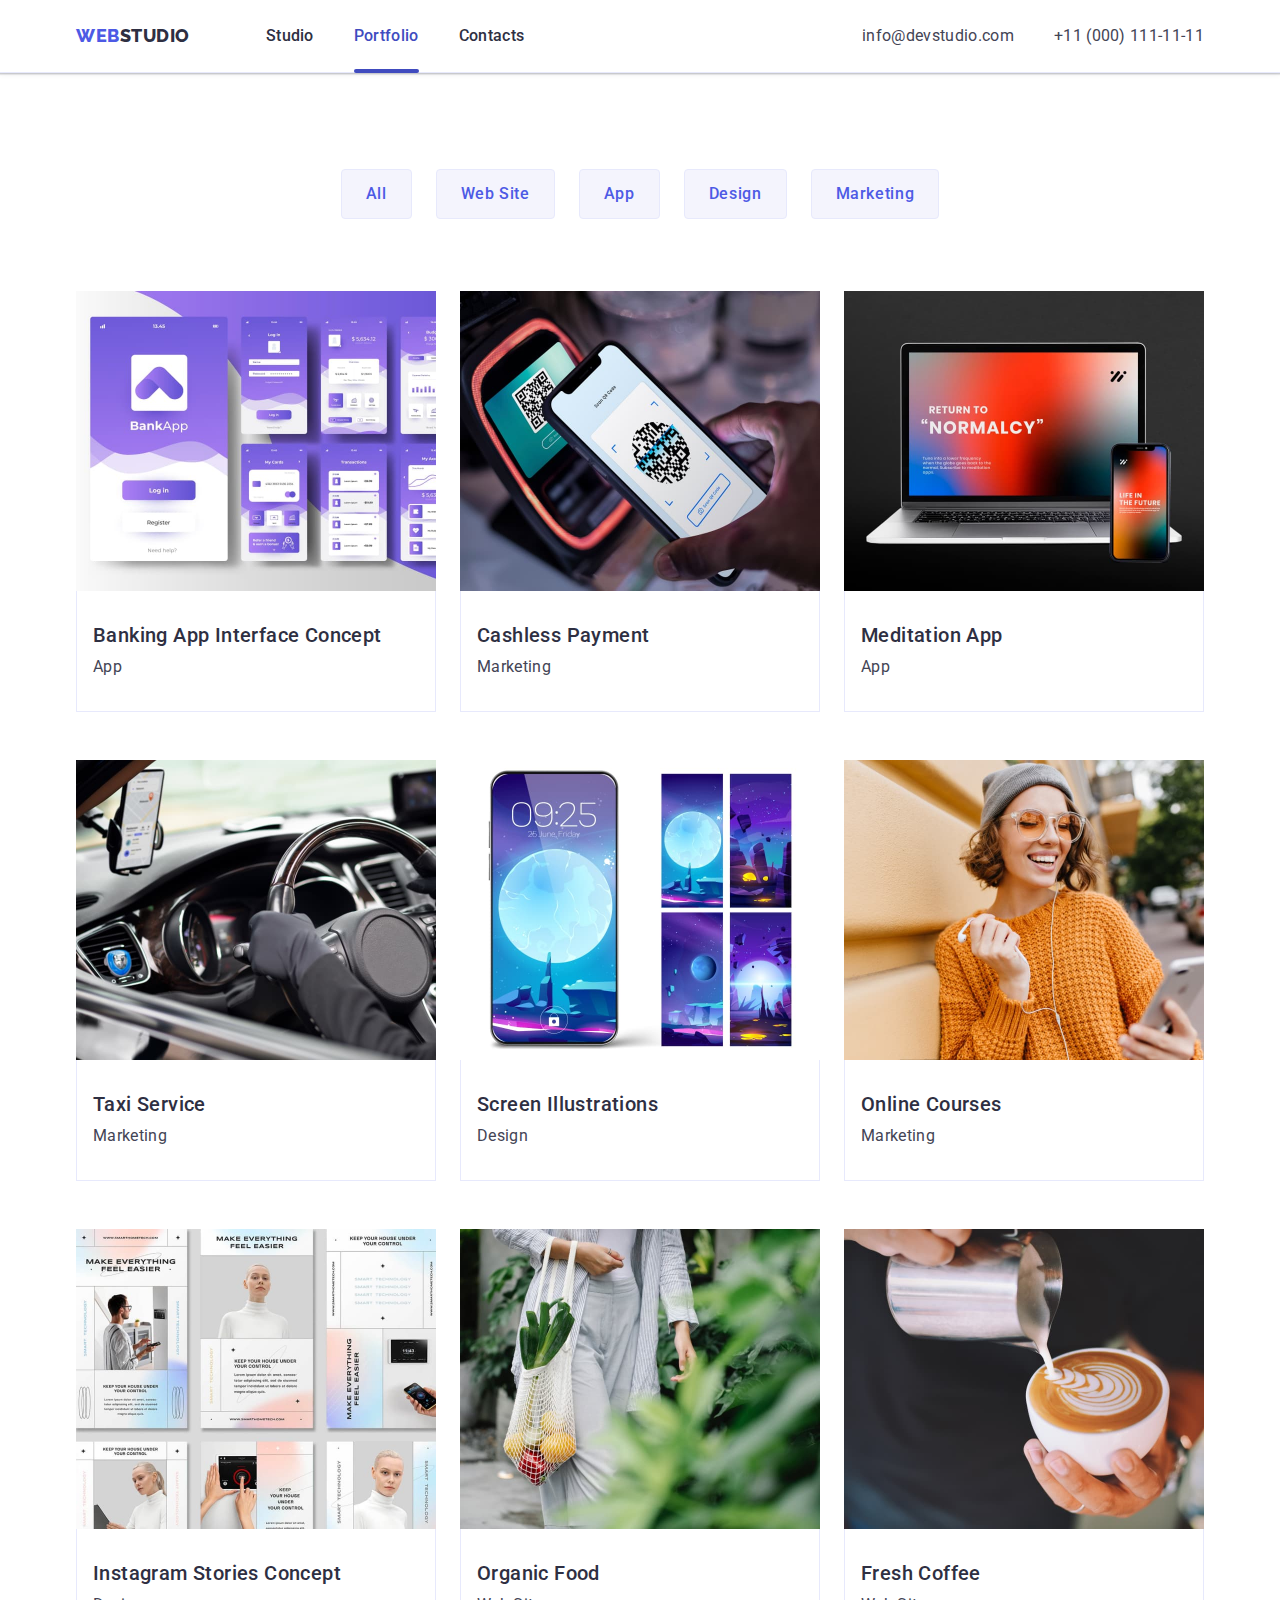
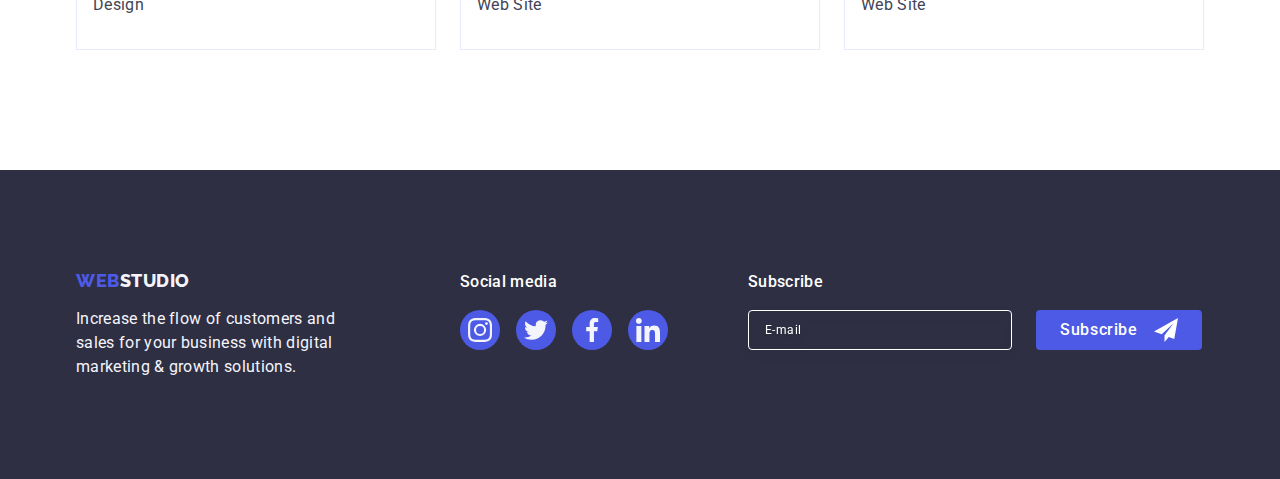
==== portfolio.html @ ae1ebe04 "Feat(New project) Added files" ====
<!DOCTYPE html>
<html lang="en">
  <head>
    <meta charset="UTF-8" />
    <meta name="viewport" content="width=device-width, initial-scale=1.0" />
    <link rel="preconnect" href="https://fonts.googleapis.com" />
    <link rel="preconnect" href="https://fonts.gstatic.com" crossorigin />
    <link
      href="https://fonts.googleapis.com/css2?family=Raleway:wght@800&family=Roboto:wght@400;500;700;900&display=swap"
      rel="stylesheet"
    />
    <link
      rel="stylesheet"
      href="https://cdnjs.cloudflare.com/ajax/libs/modern-normalize/2.0.0/modern-normalize.min.css"
    />
    <link rel="stylesheet" href="./css/styles.css" />
    <link rel="shortcut icon" href="./images/favicon.ico" />
    <title>Portfolio</title>
  </head>
  <body>
    <header class="header">
      <div class="header-container container">
        <nav class="header-nav">
          <a class="header-nav__logo-blue link" href="./index.html"
            >Web<span class="header-nav__logo-black">Studio</span></a
          >
          <ul class="header-nav__list list">
            <li class="header-nav__item">
              <a class="header-nav__link link" href="./index.html">Studio</a>
            </li>
            <li class="header-nav__item">
              <a class="header-nav__link link current" href="./portfolio.html"
                >Portfolio</a
              >
            </li>
            <li class="header-nav__item">
              <a class="header-nav__link link" href="">Contacts</a>
            </li>
          </ul>
        </nav>
        <address class="header-contacts">
          <ul class="header-contacts__list list">
            <li class="header-contacts__item">
              <a
                class="header-contacts__link link"
                href="mailto:info@devstudio.com"
                >info@devstudio.com</a
              >
            </li>
            <li class="header-contacts__item">
              <a class="header-contacts__link link" href="tel:+110001111111"
                >+11 (000) 111-11-11</a
              >
            </li>
          </ul>
        </address>
      </div>
    </header>

    <main>
      <section class="gallery">
        <div class="container">
          <h1 class="visually-hidden">Hidden</h1>

          <ul class="gallery-filter__list list">
            <li class="gallery-filter__item">
              <button class="gallery-filter__button" type="button">All</button>
            </li>
            <li class="gallery-filter__item">
              <button class="gallery-filter__button" type="button">
                Web Site
              </button>
            </li>
            <li class="gallery-filter__item">
              <button class="gallery-filter__button" type="button">App</button>
            </li>
            <li class="gallery-filter__item">
              <button class="gallery-filter__button" type="button">
                Design
              </button>
            </li>
            <li class="gallery-filter__item">
              <button class="gallery-filter__button" type="button">
                Marketing
              </button>
            </li>
          </ul>

          <ul class="gallery__list list">
            <li class="gallery__item">
              <a class="gallery__link link" tabindex="0">
                <div class="gallery__overley-wrapper">
                  <img
                    class="gallery__image"
                    src="./images/portfolio-01.jpg"
                    alt="Banking App Interface Concept"
                    width="360"
                  />
                  <p class="gallery__overley-text">
                    14 Stylish and User-Friendly App Design Concepts · Task
                    Manager App · Calorie Tracker App · Exotic Fruit Ecommerce
                    App · Cloud Storage App
                  </p>
                </div>
                <div class="gallery__wrapper">
                  <h2 class="gallery__title">Banking App Interface Concept</h2>
                  <p class="gallery__text">App</p>
                </div>
              </a>
            </li>
            <li class="gallery__item">
              <a class="gallery__link link" tabindex="0">
                <div class="gallery__overley-wrapper">
                  <img
                    class="gallery__image"
                    src="./images/portfolio-02.jpg"
                    alt="Cashless Payment"
                    width="360"
                  />
                  <p class="gallery__overley-text">
                    14 Stylish and User-Friendly App Design Concepts · Task
                    Manager App · Calorie Tracker App · Exotic Fruit Ecommerce
                    App · Cloud Storage App
                  </p>
                </div>
                <div class="gallery__wrapper">
                  <h2 class="gallery__title">Cashless Payment</h2>
                  <p class="gallery__text">Marketing</p>
                </div>
              </a>
            </li>
            <li class="gallery__item">
              <a class="gallery__link link" tabindex="0">
                <div class="gallery__overley-wrapper">
                  <img
                    class="gallery__image"
                    src="./images/portfolio-03.jpg"
                    alt="Meditation App"
                    width="360"
                  />
                  <p class="gallery__overley-text">
                    14 Stylish and User-Friendly App Design Concepts · Task
                    Manager App · Calorie Tracker App · Exotic Fruit Ecommerce
                    App · Cloud Storage App
                  </p>
                </div>
                <div class="gallery__wrapper">
                  <h2 class="gallery__title">Meditation App</h2>
                  <p class="gallery__text">App</p>
                </div>
              </a>
            </li>
            <li class="gallery__item">
              <a class="gallery__link link" tabindex="0">
                <div class="gallery__overley-wrapper">
                  <img
                    class="gallery__image"
                    src="./images/portfolio-04.jpg"
                    alt="Taxi Service"
                    width="360"
                  />
                  <p class="gallery__overley-text">
                    14 Stylish and User-Friendly App Design Concepts · Task
                    Manager App · Calorie Tracker App · Exotic Fruit Ecommerce
                    App · Cloud Storage App
                  </p>
                </div>
                <div class="gallery__wrapper">
                  <h2 class="gallery__title">Taxi Service</h2>
                  <p class="gallery__text">Marketing</p>
                </div>
              </a>
            </li>
            <li class="gallery__item">
              <a class="gallery__link link" tabindex="0">
                <div class="gallery__overley-wrapper">
                  <img
                    class="gallery__image"
                    src="./images/portfolio-05.jpg"
                    alt="Screen Illustrations"
                    width="360"
                  />
                  <p class="gallery__overley-text">
                    14 Stylish and User-Friendly App Design Concepts · Task
                    Manager App · Calorie Tracker App · Exotic Fruit Ecommerce
                    App · Cloud Storage App
                  </p>
                </div>
                <div class="gallery__wrapper">
                  <h2 class="gallery__title">Screen Illustrations</h2>
                  <p class="gallery__text">Design</p>
                </div>
              </a>
            </li>
            <li class="gallery__item">
              <a class="gallery__link link" tabindex="0">
                <div class="gallery__overley-wrapper">
                  <img
                    class="gallery__image"
                    src="./images/portfolio-06.jpg"
                    alt="Online Courses"
                    width="360"
                  />
                  <p class="gallery__overley-text">
                    14 Stylish and User-Friendly App Design Concepts · Task
                    Manager App · Calorie Tracker App · Exotic Fruit Ecommerce
                    App · Cloud Storage App
                  </p>
                </div>
                <div class="gallery__wrapper">
                  <h2 class="gallery__title">Online Courses</h2>
                  <p class="gallery__text">Marketing</p>
                </div>
              </a>
            </li>
            <li class="gallery__item">
              <a class="gallery__link link" tabindex="0">
                <div class="gallery__overley-wrapper">
                  <img
                    class="gallery__image"
                    src="./images/portfolio-07.jpg"
                    alt="Instagram Stories Concept"
                    width="360"
                  />
                  <p class="gallery__overley-text">
                    14 Stylish and User-Friendly App Design Concepts · Task
                    Manager App · Calorie Tracker App · Exotic Fruit Ecommerce
                    App · Cloud Storage App
                  </p>
                </div>
                <div class="gallery__wrapper">
                  <h2 class="gallery__title">Instagram Stories Concept</h2>
                  <p class="gallery__text">Design</p>
                </div>
              </a>
            </li>
            <li class="gallery__item">
              <a class="gallery__link link" tabindex="0">
                <div class="gallery__overley-wrapper">
                  <img
                    class="gallery__image"
                    src="./images/portfolio-08.jpg"
                    alt="Organic Food"
                    width="360"
                  />
                  <p class="gallery__overley-text">
                    14 Stylish and User-Friendly App Design Concepts · Task
                    Manager App · Calorie Tracker App · Exotic Fruit Ecommerce
                    App · Cloud Storage App
                  </p>
                </div>
                <div class="gallery__wrapper">
                  <h2 class="gallery__title">Organic Food</h2>
                  <p class="gallery__text">Web Site</p>
                </div>
              </a>
            </li>
            <li class="gallery__item">
              <a class="gallery__link link" tabindex="0">
                <div class="gallery__overley-wrapper">
                  <img
                    class="gallery__image"
                    src="./images/portfolio-09.jpg"
                    alt="Fresh Coffee"
                    width="360"
                  />
                  <p class="gallery__overley-text">
                    14 Stylish and User-Friendly App Design Concepts · Task
                    Manager App · Calorie Tracker App · Exotic Fruit Ecommerce
                    App · Cloud Storage App
                  </p>
                </div>
                <div class="gallery__wrapper">
                  <h2 class="gallery__title">Fresh Coffee</h2>
                  <p class="gallery__text">Web Site</p>
                </div>
              </a>
            </li>
          </ul>
        </div>
      </section>
    </main>

    <footer class="footer">
      <div class="footer-container container">
        <div class="footer__logo-wrapper">
          <a class="footer__logo-blue link" href="./index.html"
            >Web<span class="footer__logo-white">Studio</span></a
          >
          <p class="footer__text">
            Increase the flow of customers and sales for your business with
            digital marketing & growth solutions.
          </p>
        </div>

        <div class="footer__icon-wrapper">
          <p class="footer__icon-text">Social media</p>
          <ul class="footer__icon-list">
            <li class="footer__icon-item">
              <a href="" class="footer__icon-link">
                <svg
                  class="footer__icon"
                  aria-label="icon-instagram"
                  width="24"
                  height="24"
                >
                  <use href="./images/icons.svg#icon-instagram"></use>
                </svg>
              </a>
            </li>
            <li class="footer__icon-item">
              <a href="" class="footer__icon-link">
                <svg
                  class="footer__icon"
                  aria-label="icon-twitter"
                  width="24"
                  height="24"
                >
                  <use href="./images/icons.svg#icon-twitter"></use>
                </svg>
              </a>
            </li>
            <li class="footer__icon-item">
              <a href="" class="footer__icon-link">
                <svg
                  class="footer__icon"
                  aria-label="icon-facebook"
                  width="24"
                  height="24"
                >
                  <use href="./images/icons.svg#icon-facebook"></use>
                </svg>
              </a>
            </li>
            <li class="footer__icon-item">
              <a href="" class="footer__icon-link">
                <svg
                  class="footer__icon"
                  aria-label="icon-linkedin"
                  width="24"
                  height="24"
                >
                  <use href="./images/icons.svg#icon-linkedin"></use>
                </svg>
              </a>
            </li>
          </ul>
        </div>

        <div class="footer__subscribe-wrapper">
          <p class="footer__subscribe-text">Subscribe</p>
          <form class="footer__subscribe-form">
            <label class="footer__subscribe-label">
              <input
                class="footer__subscribe-input"
                type="email"
                name="email-field"
                placeholder="E-mail"
              />
            </label>
            <button
              type="submit"
              name="email-subscribe-button"
              class="footer__subscribe-button"
            >
              Subscribe
              <svg
                class="footer__subscribe-icon"
                aria-label="icon-send"
                width="24"
                height="24"
              >
                <use href="./images/icons.svg#icon-send"></use>
              </svg>
            </button>
          </form>
        </div>
      </div>
    </footer>
  </body>
</html>
---- css/styles.css ----
:root {
  --color-iris: #4d5ae5;
  --color-ocean: #404bbf;
  --color-navy-blue: #2e2f42;
  --color-green: #31d0aa;
  --color-slate: #434455;
  --color-light-slate: #8e8f99;
  --color-cornflower: #e7e9fc;
  --color-cloud: #f4f4fd;
  --color-navy-blue-modal: #2e2f42;
  --color-grey: #2e2f42;
  --color-white: #ffffff;
  --color-dairy: #fcfcfc;
}

*,
*::before,
*::after {
  box-sizing: border-box;
}

body {
  font-family: 'Roboto', sans-serif;
  color: var(--color-slate);
  background-color: var(--color-white);
  font-size: 16px;
  letter-spacing: 0.02em;
}

.list {
  list-style: none;
}

.link {
  text-decoration: none;
}

h1,
h2,
h3,
h4,
h5,
h6,
p,
ul {
  margin: 0;
  padding: 0;
}

input,
textarea,
button {
  font: inherit;
}

button {
  cursor: pointer;
  color: currentColor;
}

ul {
  list-style: none;
}

a {
  text-decoration: none;
  outline: none;
}

img {
  display: block;
  max-width: 100%;
  height: auto;
}

.visually-hidden {
  position: absolute;
  width: 1px;
  height: 1px;
  margin: -1px;
  border: 0;
  padding: 0;
  white-space: nowrap;
  clip-path: inset(100%);
  clip: rect(0 0 0 0);
  overflow: hidden;
}

.container {
  width: 1158px;
  margin: 0 auto;
  padding: 0 15px;
}

/* Page Studio */

.header {
  border-bottom: 1px solid var(--color-cornflower);
  box-shadow: 0px 2px 1px rgba(46, 47, 66, 0.08),
    0px 1px 1px rgba(46, 47, 66, 0.16), 0px 1px 6px rgba(46, 47, 66, 0.08);
}

.header-container {
  display: flex;
  align-items: center;
}

.header-nav {
  display: flex;
  align-items: center;
}

.header-nav__logo-blue {
  color: var(--color-iris);
  font-family: 'Raleway', sans-serif;
  font-weight: 800;
  font-size: 18px;
  line-height: 1.17;
  letter-spacing: 0.03em;
  text-transform: uppercase;
  display: inline-block;
  margin-right: 76px;
}

.header-nav__logo-black {
  color: var(--color-navy-blue);
}

.header-nav__list {
  display: flex;
  gap: 40px;
}

.header-nav__link {
  color: var(--color-navy-blue);
  font-weight: 500;
  font-size: 16px;
  line-height: 1.5;
  padding-top: 24px;
  padding-bottom: 24px;
  position: relative;
  display: block;
  transition: color 250ms cubic-bezier(0.4, 0, 0.2, 1);
}

.header-nav__link:hover,
.header-nav__link:focus {
  color: var(--color-ocean);
}

.header-nav__link.current {
  color: var(--color-ocean);
}

.header-nav__link.current::after {
  content: '';
  display: block;
  width: 100%;
  height: 4px;
  border-radius: 2px;
  background-color: var(--color-ocean);
  position: absolute;
  bottom: -1px;
  left: 0;
}

.header-contacts {
  font-style: normal;
  margin-left: auto;
}

.header-contacts__list {
  display: flex;
  gap: 40px;
}

.header-contacts__link {
  color: var(--color-slate);
  font-weight: 400;
  font-size: 16px;
  line-height: 1.5;
  display: inline-block;
  padding-top: 24px;
  padding-bottom: 24px;
  transition: color 250ms cubic-bezier(0.4, 0, 0.2, 1);
}

.header-contacts__link:hover,
.header-contacts__link:focus {
  color: var(--color-ocean);
}

.hero {
  background-color: var(--color-navy-blue);
  padding: 188px 0;
}

.hero__bg-image {
  margin: 0 auto;
  max-width: 1440px;
  background-position: center;
  background-repeat: no-repeat;
  background-size: cover;
  background-image: linear-gradient(
      rgba(46, 47, 66, 0.7),
      rgba(46, 47, 66, 0.7)
    ),
    url('../images/img-name.jpg');
}

.hero__title {
  color: var(--color-white);
  font-weight: 700;
  font-size: 56px;
  line-height: 1.07;
  letter-spacing: 0.02em;
  text-align: center;
  max-width: 496px;
  text-align: center;
  margin: 0 auto 48px;
}

.hero__button {
  color: var(--color-white);
  background-color: var(--color-iris);
  font-family: 'Roboto', sans-serif;
  font-weight: 500;
  font-size: 16px;
  line-height: 1.5;
  letter-spacing: 0.04em;
  cursor: pointer;
  border-radius: 4px;
  padding: 16px 32px 16px 32px;
  border: none;
  box-shadow: 0px 4px 4px 0px rgba(0, 0, 0, 0.15);
  display: block;
  margin: 0 auto;
  min-width: 169px;
  transition: background-color 250ms cubic-bezier(0.4, 0, 0.2, 1);
}

.hero__button:hover,
.hero__button:focus {
  background-color: var(--color-ocean);
}

.company {
  padding: 120px 0;
}

.company__list {
  display: flex;
  gap: 24px;
}

.company__item {
  width: 264px;
}

.company__wrapper {
  display: flex;
  align-items: center;
  justify-content: center;
  height: 112px;
  border-radius: 4px;
  background-color: var(--color-cloud);
  margin-bottom: 8px;
}

.company__title {
  color: var(--color-navy-blue);
  font-weight: 500;
  font-size: 20px;
  line-height: 1.2;
  letter-spacing: 0.02em;
  margin-bottom: 8px;
}

.company__text {
  color: var(--color-slate);
  font-weight: 400;
  font-size: 16px;
  line-height: 1.5;
}

.works {
  padding-bottom: 120px;
}

.works__title {
  color: var(--color-navy-blue);
  font-weight: 700;
  font-size: 36px;
  line-height: 1.11;
  text-align: center;
  text-transform: capitalize;
  margin-bottom: 72px;
}

.works__list {
  display: flex;
  gap: 24px;
}

.team {
  background-color: var(--color-cloud);
  padding: 120px 0;
}

.team__title {
  color: var(--color-navy-blue);
  font-weight: 700;
  font-size: 36px;
  line-height: 1.11;
  text-align: center;
  letter-spacing: 0.02em;
  text-transform: capitalize;
  margin-bottom: 72px;
}

.team__list {
  background-color: var(--color-cloud);
  display: flex;
  gap: 24px;
}

.team__item {
  background-color: var(--color-white);
  box-shadow: 0px 2px 1px 0px rgba(46, 47, 66, 0.08),
    0px 1px 1px 0px rgba(46, 47, 66, 0.16),
    0px 1px 6px 0px rgba(46, 47, 66, 0.08);
  border-radius: 0px 0px 4px 4px;
}

.team__wrapper {
  padding: 32px 0;
}

.team__specialist {
  color: var(--color-navy-blue);
  font-weight: 500;
  font-size: 20px;
  line-height: 1.2;
  letter-spacing: 0.02em;
  text-align: center;
  margin-bottom: 8px;
}

.team__job-title {
  color: var(--color-slate);
  font-weight: 400;
  font-size: 16px;
  line-height: 1.5;
  text-align: center;
  margin-bottom: 8px;
}

.team__list-icons {
  display: flex;
  align-items: center;
  justify-content: center;
  gap: 24px;
}

.team__item-icon {
  width: 40px;
  height: 40px;
}

.team__link-icon {
  display: flex;
  align-items: center;
  justify-content: center;
  width: 100%;
  height: 100%;
  background-color: var(--color-iris);
  border-radius: 50%;
  transition: background-color 250ms cubic-bezier(0.4, 0, 0.2, 1);
}

.team__link-icon:hover,
.team__link-icon:focus {
  background-color: var(--color-ocean);
}

.team__icon {
  fill: var(--color-cloud);
}

.customers {
  padding: 120px 0;
}

.customers__title {
  color: var(--color-navy-blue);
  font-weight: 700;
  font-size: 36px;
  line-height: 1.11;
  text-align: center;
  letter-spacing: 0.02em;
  margin-bottom: 72px;
}

.customers__list {
  display: flex;
  align-items: center;
  justify-content: center;
  gap: 24px;
}

.customers__item {
  width: 168px;
  height: 88px;
}

.customers__link {
  display: flex;
  justify-content: center;
  align-items: center;
  width: 100%;
  height: 100%;
  color: var(--color-light-slate);
  border-radius: 4px;
  border: 1px solid var(--color-light-slate);
  transition: border-color 250ms cubic-bezier(0.4, 0, 0.2, 1),
    color 250ms cubic-bezier(0.4, 0, 0.2, 1);
  fill: currentColor;
}

.customers__link:hover,
.customers__link:focus {
  color: var(--color-ocean);
  border-color: var(--color-ocean);
  fill: var(--color-ocean);
}

.footer {
  background-color: var(--color-navy-blue);
  padding: 100px 0;
}

.footer-container {
  display: flex;
  align-items: baseline;
}

.footer__logo-wrapper {
  width: 264px;
  margin-right: 120px;
}

.footer__logo-blue {
  color: var(--color-iris);
  font-family: 'Raleway', sans-serif;
  font-weight: 800;
  font-size: 18px;
  line-height: 1.17;
  letter-spacing: 0.03em;
  text-transform: uppercase;
  display: inline-block;
  margin-bottom: 16px;
}

.footer__logo-white {
  color: var(--color-cloud);
}

.footer__text {
  color: var(--color-cloud);
  font-weight: 400;
  font-size: 16px;
  line-height: 1.5;
  width: 264px;
}

.footer__icon-text {
  font-weight: 500;
  font-size: 16px;
  line-height: 1.5;
  color: var(--color-white);
  margin-bottom: 16px;
}

.footer__icon-list {
  display: flex;
  align-items: center;
  justify-content: start;
  gap: 16px;
}

.footer__icon-item {
  width: 40px;
  height: 40px;
}

.footer__icon-link {
  display: flex;
  align-items: center;
  justify-content: center;
  border-radius: 50%;
  width: 100%;
  height: 100%;
  background-color: var(--color-iris);
  transition: background-color 250ms cubic-bezier(0.4, 0, 0.2, 1);
}

.footer__icon {
  fill: var(--color-cloud);
}

.footer__icon-link:hover,
.footer__icon-link:focus {
  background-color: var(--color-green);
}

.footer__subscribe-wrapper {
  margin-left: 80px;
}

.footer__subscribe-text {
  font-weight: 500;
  font-size: 16px;
  line-height: 1.5;
  color: var(--color-white);
  margin-bottom: 16px;
}

.footer__subscribe-form {
  display: flex;
  gap: 24px;
}

.footer__subscribe-label {
}

.footer__subscribe-input {
  font-weight: 400;
  font-size: 12px;
  line-height: 1.5;
  letter-spacing: 0.04em;
  color: var(--color-white);
  background-color: transparent;
  min-width: 264px;
  min-height: 40px;
  flex-shrink: 0;
  padding-left: 16px;
  border-radius: 4px;
  border: 1px solid var(--color-white);
  filter: drop-shadow(0px 4px 4px rgba(0, 0, 0, 0.15));
  outline: none;
}

.footer__subscribe-input::placeholder {
  color: var(--color-white);
}

.footer__subscribe-button {
  font-family: 'Roboto', sans-serif;
  font-weight: 500;
  font-size: 16px;
  line-height: 1.5;
  letter-spacing: 0.04em;
  color: var(--color-white);
  background-color: var(--color-iris);
  display: flex;
  align-items: center;
  justify-content: center;
  text-align: center;
  height: 40px;
  min-width: 165px;
  padding: 8px 24px;
  border: none;
  border-radius: 4px;
  cursor: pointer;
  transition: background-color 250ms cubic-bezier(0.4, 0, 0.2, 1);
}

.footer__subscribe-button:hover,
.footer__subscribe-button:focus {
  background-color: var(--color-ocean);
}

.footer__subscribe-icon {
  fill: var(--color-white);
  margin-left: 16px;
}

/* Page Portfolio */

.gallery {
  padding: 96px 0 120px;
}

.gallery-filter__list {
  display: flex;
  justify-content: center;
  gap: 24px;
  margin-bottom: 72px;
}

.gallery-filter__button {
  color: var(--color-iris);
  background-color: var(--color-cloud);
  font-family: 'Roboto', sans-serif;
  font-weight: 500;
  font-size: 16px;
  line-height: 1.5;
  letter-spacing: 0.04em;
  cursor: pointer;
  border: 1px solid var(--color-cornflower);
  border-radius: 4px;
  padding: 12px 24px 12px 24px;
  transition: color 250ms cubic-bezier(0.4, 0, 0.2, 1),
    background-color 250ms cubic-bezier(0.4, 0, 0.2, 1),
    border-color 250ms cubic-bezier(0.4, 0, 0.2, 1),
    box-shadow 250ms cubic-bezier(0.4, 0, 0.2, 1);
}

.gallery-filter__button:hover,
.gallery-filter__button:focus {
  color: var(--color-white);
  background-color: var(--color-ocean);
  box-shadow: 0px 2px 2px 0px rgba(0, 0, 0, 0.12),
    0px 2px 1px 0px rgba(0, 0, 0, 0.08), 0px 3px 1px 0px rgba(0, 0, 0, 0.1);
  border: 1px solid transparent;
}

.gallery__list {
  display: flex;
  flex-wrap: wrap;
  gap: 48px 24px;
}

.gallery__link {
  cursor: pointer;
  display: block;
  transition: box-shadow 250ms cubic-bezier(0.4, 0, 0.2, 1);
}

.gallery__link:hover,
.gallery__link:focus {
  box-shadow: 0px 1px 6px rgba(46, 47, 66, 0.08),
    0px 1px 1px rgba(46, 47, 66, 0.16), 0px 2px 1px rgba(46, 47, 66, 0.08);
}

.gallery__link:hover .gallery__overley-text,
.gallery__link:focus .gallery__overley-text {
  transform: translateY(0);
}

.gallery__overley-wrapper {
  position: relative;
  overflow: hidden;
}

.gallery__overley-text {
  position: absolute;
  top: 0;
  left: 0;
  font-weight: 400;
  font-size: 16px;
  line-height: 1.5;
  padding: 40px 32px;
  width: 100%;
  height: 100%;
  transform: translateY(100%);
  background-color: var(--color-iris);
  transition: transform 250ms cubic-bezier(0.4, 0, 0.2, 1);
  color: var(--color-cloud);
}

.gallery__wrapper {
  border: 1px solid var(--color-cornflower);
  border-top: none;
  padding: 32px 16px;
}

.gallery__title {
  color: var(--color-navy-blue);
  font-weight: 500;
  font-size: 20px;
  line-height: 1.2;
  letter-spacing: 0.02em;
  margin-bottom: 8px;
}

.gallery__text {
  color: var(--color-slate);
  font-weight: 400;
  font-size: 16px;
  line-height: 1.5;
  letter-spacing: 0.02em;
}

/* Modal Window */

.backdrop {
  position: fixed;
  top: 0;
  left: 0;
  width: 100%;
  height: 100%;
  background-color: rgba(46, 47, 66, 0.4);
  transition: opacity 250ms cubic-bezier(0.4, 0, 0.2, 1),
    visibility 250ms cubic-bezier(0.4, 0, 0.2, 1);
}

.backdrop.is-hidden {
  opacity: 0;
  pointer-events: none;
  visibility: hidden;
}

.modal {
  position: absolute;
  top: 50%;
  left: 50%;
  transform: translateX(-50%) translateY(-50%);
  width: 408px;
  min-height: 584px;
  border-radius: 4px;
  box-shadow: 0px 2px 1px 0px rgba(0, 0, 0, 0.2),
    0px 1px 3px 0px rgba(0, 0, 0, 0.12), 0px 1px 1px 0px rgba(0, 0, 0, 0.14);
  background-color: var(--color-dairy);
  transition: transform 250ms cubic-bezier(0.4, 0, 0.2, 1);

  padding: 72px 24px 24px 24px;
}

.modal__button-close {
  padding: 0;
  position: absolute;
  top: 24px;
  right: 24px;
  display: flex;
  justify-content: center;
  align-items: center;
  width: 24px;
  height: 24px;
  border-radius: 50%;
  border: 1px solid rgba(0, 0, 0, 0.1);
  background-color: var(--color-cornflower);
  transition: background-color 250ms cubic-bezier(0.4, 0, 0.2, 1),
    border 250ms cubic-bezier(0.4, 0, 0.2, 1);
}

.modal__button-close:hover,
.modal__button-close:focus {
  background-color: var(--color-ocean);
  border: none;
  fill: var(--color-white);
}

.modal__icon-close {
  fill: var(--color-navy-blue);
  transition: fill 250ms cubic-bezier(0.4, 0, 0.2, 1);
}

.modal__button-close:hover .modal__icon-close,
.modal__button-close:focus .modal__icon-close {
  fill: var(--color-white);
}

.modal__title {
  color: var(--color-navy-blue);
  font-weight: 500;
  font-size: 16px;
  line-height: 1.5;
  letter-spacing: 0.32px;
  text-align: center;
  margin-bottom: 16px;
  display: block;
}

.modal__wrapper {
  margin-bottom: 8px;
}

.modal__label {
  color: var(--color-light-slate);
  font-size: 12px;
  line-height: 1.17;
  letter-spacing: 0.04em;
  display: block;
  margin-bottom: 4px;
}

.modal__icon-wrapper {
  position: relative;
}

.modal__input {
  width: 100%;
  height: 40px;
  flex-shrink: 0;
  border-radius: 4px;
  border: 1px solid rgba(46, 47, 66, 0.4);
  background-color: transparent;
  padding-left: 38px;
  outline: transparent;
  transition: border-color 250ms cubic-bezier(0.4, 0, 0.2, 1);
}

.modal__input:focus {
  border-color: var(--color-iris);
}

.modal__input:focus + .modal__icon {
  fill: var(--color-iris);
}

.modal__icon {
  fill: var(--color-navy-blue);
  position: absolute;
  left: 16px;
  top: 50%;
  transform: translateY(-50%);
  transition: fill 250ms cubic-bezier(0.4, 0, 0.2, 1);
}

.modal__text-field-wrapper {
  margin-bottom: 16px;
}

.modal__text-field {
  font-weight: 400;
  font-size: 12px;
  line-height: 1.17;
  letter-spacing: 0.04em;
  width: 100%;
  min-height: 120px;
  padding: 8px 16px;
  flex-shrink: 0;
  border-radius: 4px;
  border: 1px solid rgba(46, 47, 66, 0.4);
  outline: transparent;
  resize: none;
  transition: border-color 250ms cubic-bezier(0.4, 0, 0.2, 1);
  color: rgba(46, 47, 66, 0.4);
  background-color: transparent;
}

.modal__text-field::placeholder {
  color: rgba(46, 47, 66, 0.4);
}

.modal__text-field:focus {
  border-color: var(--color-iris);
}

.modal__check-wrapper {
  margin-bottom: 24px;
}

.modal__check-input:checked + .modal__check-text .modal__check-box {
  background-color: var(--color-ocean);
  border: none;
  fill: var(--color-cloud);
}

.modal__check-text {
  color: var(--color-light-slate);
  font-size: 12px;
  line-height: 1.17;
  letter-spacing: 0.04em;
}

.modal__check-box {
  width: 16px;
  height: 16px;
  border-radius: 2px;
  border: 1px solid rgba(46, 47, 66, 0.4);
  margin-right: 8px;
  display: inline-flex;
  align-items: center;
  justify-content: center;
  fill: transparent;
  transition: background-color 250ms cubic-bezier(0.4, 0, 0.2, 1),
    border 250ms cubic-bezier(0.4, 0, 0.2, 1),
    fill 250ms cubic-bezier(0.4, 0, 0.2, 1);
}

.modal__link-text {
  margin-left: 4px;
  color: var(--color-iris);
  text-decoration: underline;
  transition: color 250ms cubic-bezier(0.4, 0, 0.2, 1);
}

.modal__link-text:hover,
.modal__link-text:focus {
  color: var(--color-ocean);
}

.modal__button-submit {
  font-family: 'Roboto', sans-serif;
  font-size: 16px;
  font-weight: 500;
  line-height: 1.5;
  letter-spacing: 0.04em;
  min-width: 169px;
  height: 56px;
  border-radius: 4px;
  background-color: var(--color-iris);
  box-shadow: 0px 4px 4px 0px rgba(0, 0, 0, 0.15);
  padding: 16px 32px;
  margin: 0 auto;
  display: block;
  color: var(--color-white);
  text-align: center;
  border: none;
  cursor: pointer;
  transition: background-color 250ms cubic-bezier(0.4, 0, 0.2, 1);
}

.modal__button-submit:hover,
.modal__button-submit:focus {
  background-color: var(--color-ocean);
}
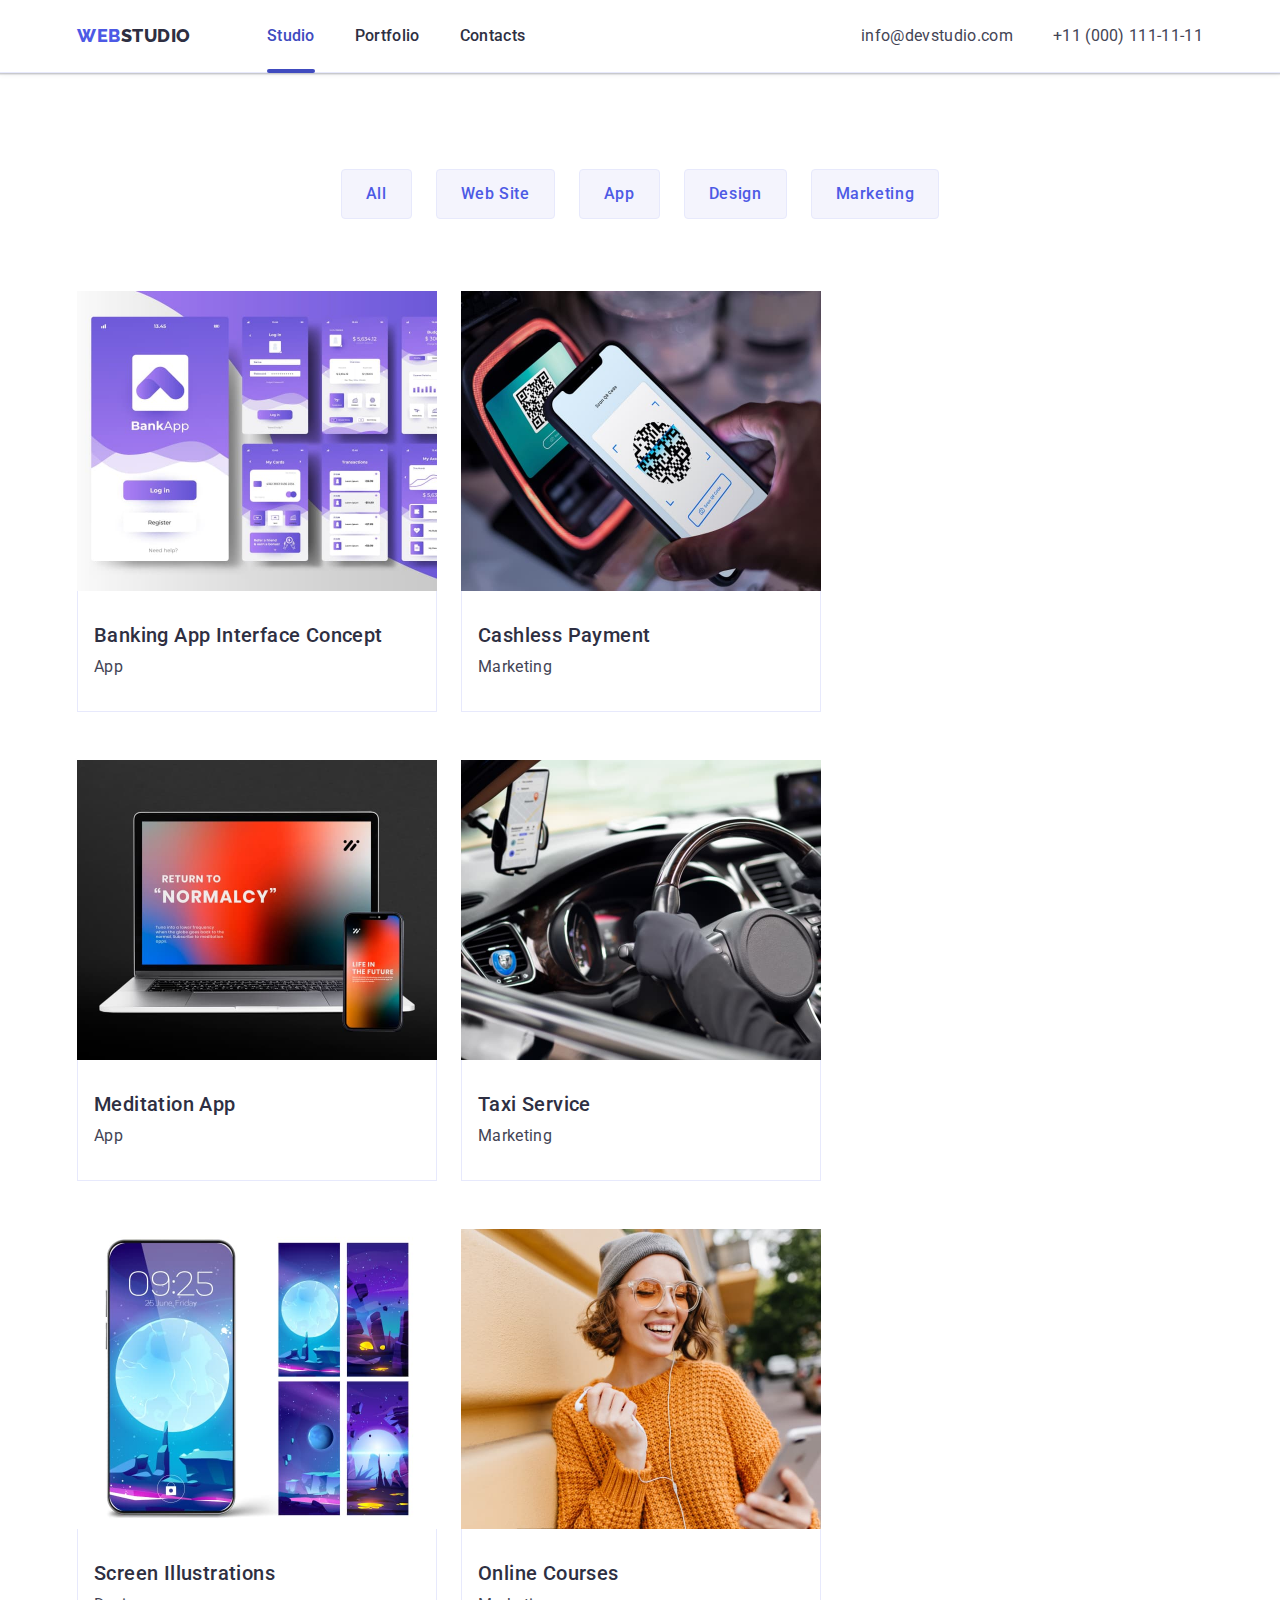
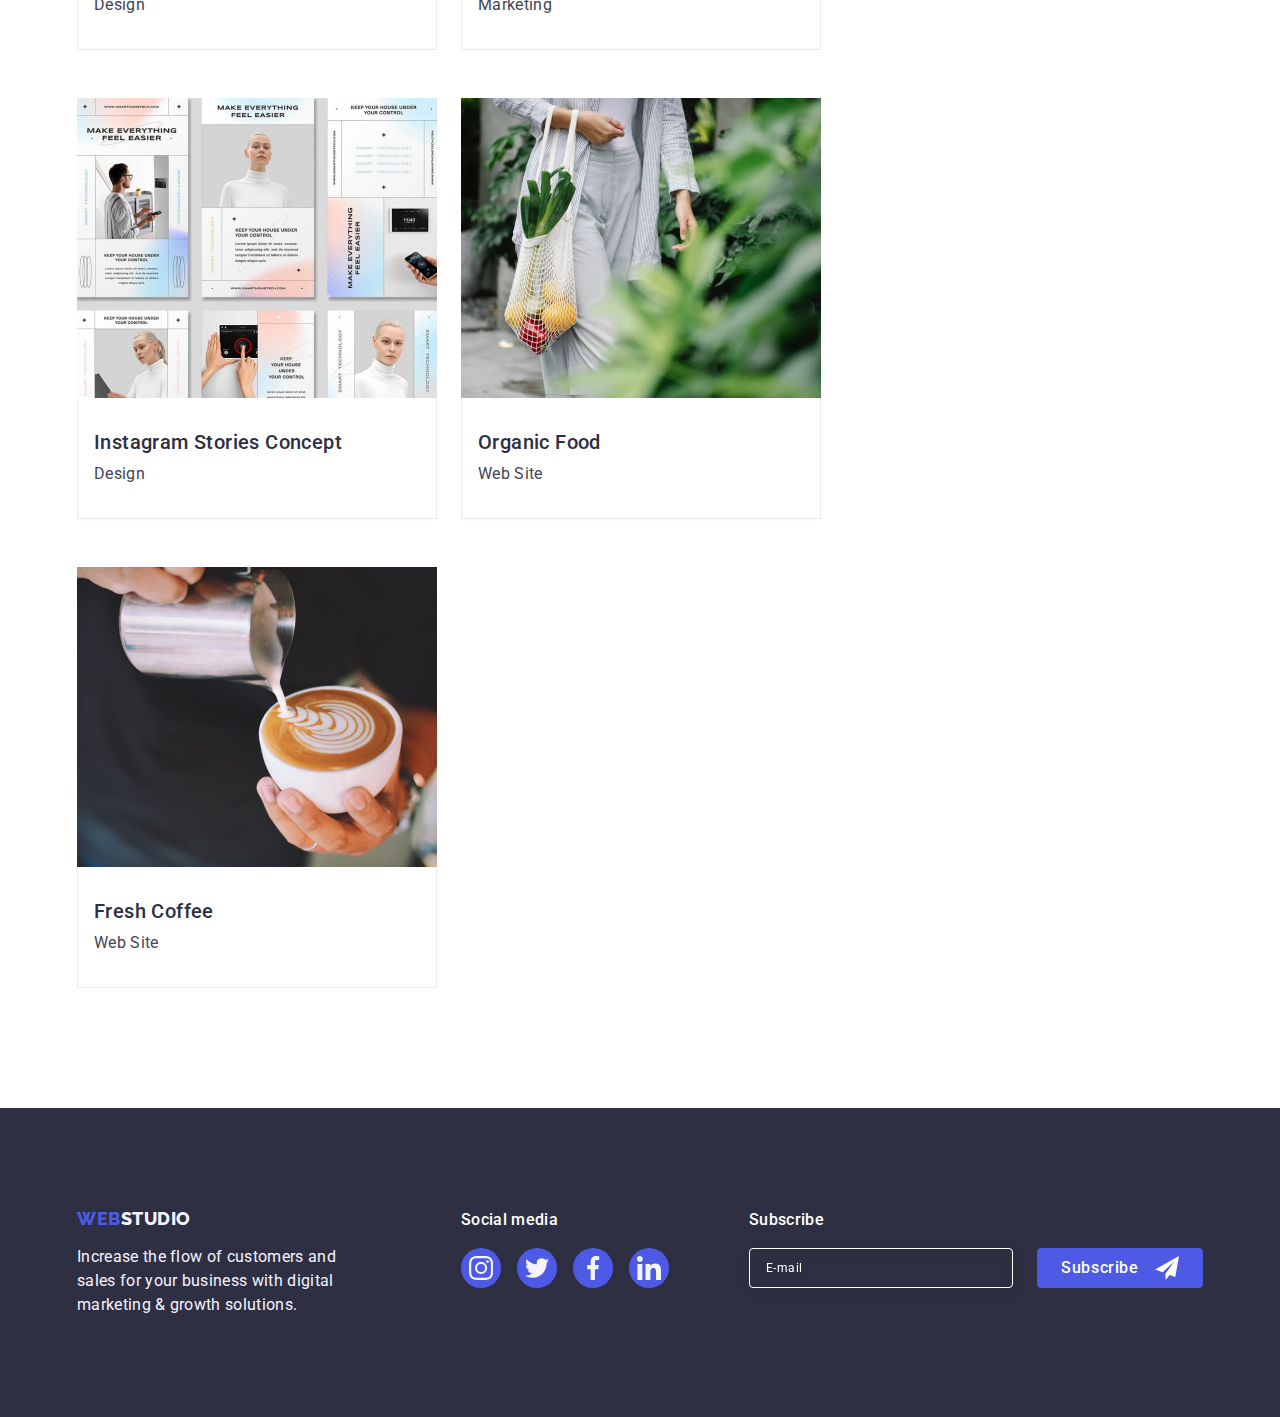
==== commit 3cccf483: "Feat(HTML, CSS, JS, SVG) Added markup, styles, script to mobile menu" ====
--- a/portfolio.html
+++ b/portfolio.html
@@ -26,10 +26,12 @@
           >
           <ul class="header-nav__list list">
             <li class="header-nav__item">
-              <a class="header-nav__link link" href="./index.html">Studio</a>
+              <a class="header-nav__link link current" href="./index.html"
+                >Studio</a
+              >
             </li>
             <li class="header-nav__item">
-              <a class="header-nav__link link current" href="./portfolio.html"
+              <a class="header-nav__link link" href="./portfolio.html"
                 >Portfolio</a
               >
             </li>
@@ -38,6 +40,7 @@
             </li>
           </ul>
         </nav>
+
         <address class="header-contacts">
           <ul class="header-contacts__list list">
             <li class="header-contacts__item">
@@ -54,6 +57,94 @@
             </li>
           </ul>
         </address>
+
+        <button class="mobile-menu__open js-open-menu" type="button">
+          <svg
+            class="mobile-menu__open-icon"
+            aria-label="mobile-menu-open"
+            width="32"
+            height="22"
+            stroke="var(--color-grey)"
+          >
+            <use href="./images/icons.svg#mobile-menu-open"></use>
+          </svg>
+        </button>
+
+        <div class="mobile-menu__container js-menu-container">
+          <div class="mobile-menu__wrapper">
+            <button class="mobile-menu__close js-close-menu" type="button">
+              <svg
+                class="mobile-menu__close-icon"
+                aria-label="mobile-menu-close"
+                width="8"
+                height="8"
+              >
+                <use href="./images/icons.svg#mobile-menu-close"></use>
+              </svg>
+            </button>
+            <ul class="mobile-menu__list list">
+              <li class="mobile-menu__item">
+                <a class="mobile-menu__nav link" href="./index.html">Studio</a>
+              </li>
+              <li class="mobile-menu__item">
+                <a class="mobile-menu__nav current link" href="./portfolio.html"
+                  >Portfolio</a
+                >
+              </li>
+              <li class="mobile-menu__item">
+                <a class="mobile-menu__nav link" href="">Contacts</a>
+              </li>
+            </ul>
+            <address class="mobile-menu__contacts">
+              <ul class="mobile-menu__contacts-list list">
+                <li class="mobile-menu__contacts-item">
+                  <a
+                    class="mobile-menu__contacts-tel link"
+                    href="tel:+110001111111"
+                    >+11 (000) 111-11-11</a
+                  >
+                </li>
+                <li class="mobile-menu__contacts-item">
+                  <a
+                    class="mobile-menu__contacts-mail link"
+                    href="mailto:info@devstudio.com"
+                    >info@devstudio.com</a
+                  >
+                </li>
+              </ul>
+            </address>
+            <ul class="mobile-menu__social-list list">
+              <li class="mobile-menu__social-item">
+                <a class="mobile-menu__social-link link" href="">
+                  <svg class="mobile-menu__social-icon" width="16" height="16">
+                    <use href="./images/icons.svg#icon-instagram"></use>
+                  </svg>
+                </a>
+              </li>
+              <li class="mobile-menu__social-item">
+                <a class="mobile-menu__social-link link" href="">
+                  <svg class="mobile-menu__social-icon" width="16" height="16">
+                    <use href="./images/icons.svg#icon-twitter"></use>
+                  </svg>
+                </a>
+              </li>
+              <li class="mobile-menu__social-item">
+                <a class="mobile-menu__social-link link" href="">
+                  <svg class="mobile-menu__social-icon" width="16" height="16">
+                    <use href="./images/icons.svg#icon-facebook"></use>
+                  </svg>
+                </a>
+              </li>
+              <li class="mobile-menu__social-item">
+                <a class="mobile-menu__social-link link" href="">
+                  <svg class="mobile-menu__social-icon" width="16" height="16">
+                    <use href="./images/icons.svg#icon-linkedin"></use>
+                  </svg>
+                </a>
+              </li>
+            </ul>
+          </div>
+        </div>
       </div>
     </header>
 
@@ -377,5 +468,7 @@
         </div>
       </div>
     </footer>
+
+    <script src="./js/mobile-menu.js"></script>
   </body>
 </html>
--- a/css/styles.css
+++ b/css/styles.css
@@ -1,16 +1,14 @@
 :root {
   --color-iris: #4d5ae5;
   --color-ocean: #404bbf;
-  --color-navy-blue: #2e2f42;
   --color-green: #31d0aa;
   --color-slate: #434455;
   --color-light-slate: #8e8f99;
   --color-cornflower: #e7e9fc;
   --color-cloud: #f4f4fd;
-  --color-navy-blue-modal: #2e2f42;
-  --color-grey: #2e2f42;
   --color-white: #ffffff;
   --color-dairy: #fcfcfc;
+  --color-grey: #2e2f42;
 }
 
 *,
@@ -86,10 +84,36 @@
   overflow: hidden;
 }
 
-.container {
+/* .container {
   width: 1158px;
   margin: 0 auto;
   padding: 0 15px;
+} */
+
+.container {
+  min-width: 320px;
+  padding-left: 16px;
+  padding-right: 16px;
+  margin-left: auto;
+  margin-right: auto;
+}
+
+@media screen and (min-width: 428px) {
+  .container {
+    width: 428px;
+  }
+}
+
+@media screen and (min-width: 768px) {
+  .container {
+    width: 768px;
+  }
+}
+
+@media screen and (min-width: 1158px) {
+  .container {
+    width: 1158px;
+  }
 }
 
 /* Page Studio */
@@ -108,6 +132,12 @@
 .header-nav {
   display: flex;
   align-items: center;
+}
+
+@media screen and (max-width: 767px) {
+  .header-nav {
+    display: none;
+  }
 }
 
 .header-nav__logo-blue {
@@ -123,7 +153,7 @@
 }
 
 .header-nav__logo-black {
-  color: var(--color-navy-blue);
+  color: var(--color-grey);
 }
 
 .header-nav__list {
@@ -132,7 +162,7 @@
 }
 
 .header-nav__link {
-  color: var(--color-navy-blue);
+  color: var(--color-grey);
   font-weight: 500;
   font-size: 16px;
   line-height: 1.5;
@@ -169,9 +199,21 @@
   margin-left: auto;
 }
 
+@media screen and (max-width: 767px) {
+  .header-contacts {
+    display: none;
+  }
+}
+
 .header-contacts__list {
   display: flex;
   gap: 40px;
+}
+
+@media screen and (max-width: 1157px) {
+  .header-contacts__item:first-child {
+    margin-bottom: 12px;
+  }
 }
 
 .header-contacts__link {
@@ -191,7 +233,7 @@
 }
 
 .hero {
-  background-color: var(--color-navy-blue);
+  background-color: var(--color-grey);
   padding: 188px 0;
 }
 
@@ -268,7 +310,7 @@
 }
 
 .company__title {
-  color: var(--color-navy-blue);
+  color: var(--color-grey);
   font-weight: 500;
   font-size: 20px;
   line-height: 1.2;
@@ -288,7 +330,7 @@
 }
 
 .works__title {
-  color: var(--color-navy-blue);
+  color: var(--color-grey);
   font-weight: 700;
   font-size: 36px;
   line-height: 1.11;
@@ -308,7 +350,7 @@
 }
 
 .team__title {
-  color: var(--color-navy-blue);
+  color: var(--color-grey);
   font-weight: 700;
   font-size: 36px;
   line-height: 1.11;
@@ -337,7 +379,7 @@
 }
 
 .team__specialist {
-  color: var(--color-navy-blue);
+  color: var(--color-grey);
   font-weight: 500;
   font-size: 20px;
   line-height: 1.2;
@@ -392,7 +434,7 @@
 }
 
 .customers__title {
-  color: var(--color-navy-blue);
+  color: var(--color-grey);
   font-weight: 700;
   font-size: 36px;
   line-height: 1.11;
@@ -435,7 +477,7 @@
 }
 
 .footer {
-  background-color: var(--color-navy-blue);
+  background-color: var(--color-grey);
   padding: 100px 0;
 }
 
@@ -528,9 +570,6 @@
 .footer__subscribe-form {
   display: flex;
   gap: 24px;
-}
-
-.footer__subscribe-label {
 }
 
 .footer__subscribe-input {
@@ -676,7 +715,7 @@
 }
 
 .gallery__title {
-  color: var(--color-navy-blue);
+  color: var(--color-grey);
   font-weight: 500;
   font-size: 20px;
   line-height: 1.2;
@@ -752,7 +791,7 @@
 }
 
 .modal__icon-close {
-  fill: var(--color-navy-blue);
+  fill: var(--color-grey);
   transition: fill 250ms cubic-bezier(0.4, 0, 0.2, 1);
 }
 
@@ -762,7 +801,7 @@
 }
 
 .modal__title {
-  color: var(--color-navy-blue);
+  color: var(--color-grey);
   font-weight: 500;
   font-size: 16px;
   line-height: 1.5;
@@ -810,7 +849,7 @@
 }
 
 .modal__icon {
-  fill: var(--color-navy-blue);
+  fill: var(--color-grey);
   position: absolute;
   left: 16px;
   top: 50%;
@@ -863,6 +902,7 @@
   font-size: 12px;
   line-height: 1.17;
   letter-spacing: 0.04em;
+  cursor: pointer;
 }
 
 .modal__check-box {
@@ -878,6 +918,11 @@
   transition: background-color 250ms cubic-bezier(0.4, 0, 0.2, 1),
     border 250ms cubic-bezier(0.4, 0, 0.2, 1),
     fill 250ms cubic-bezier(0.4, 0, 0.2, 1);
+  cursor: pointer;
+}
+
+.modal__check-input:focus + .modal__check-text .modal__check-box {
+  border-color: var(--color-ocean);
 }
 
 .modal__link-text {
@@ -917,3 +962,176 @@
 .modal__button-submit:focus {
   background-color: var(--color-ocean);
 }
+
+/* Mobile Menu */
+
+@media screen and (min-width: 768px) {
+  .mobile-menu__open {
+    display: none;
+  }
+}
+
+.mobile-menu__open {
+  padding: 24px 0;
+  line-height: 0;
+  background-color: transparent;
+  border: none;
+}
+
+.mobile-menu__open-icon {
+  fill: var(--color-grey);
+}
+
+.mobile-menu__container {
+  position: fixed;
+  top: 0;
+  left: 0;
+  width: 100vw;
+  height: 100vh;
+  background-color: var(--color-white);
+  z-index: 999;
+  transform: translateX(100%);
+  transition: transform 250ms cubic-bezier(0.4, 0, 0.2, 1);
+}
+
+.mobile-menu__container.is-open {
+  visibility: visible;
+  pointer-events: auto;
+  transform: translateX(0);
+}
+
+@media screen and (max-width: 767px) {
+  .mobile-menu__wrapper {
+    max-width: 428px;
+  }
+}
+
+.mobile-menu__wrapper {
+  position: relative;
+  height: 100%;
+  display: flex;
+  flex-direction: column;
+  padding: 80px 40px 40px 40px;
+  margin-left: auto;
+  margin-right: auto;
+  overflow: auto;
+}
+
+.mobile-menu__close {
+  position: absolute;
+  top: 24px;
+  right: 24px;
+  width: 24px;
+  height: 24px;
+  border-radius: 50%;
+  display: flex;
+  align-items: center;
+  justify-content: center;
+  padding: 0;
+  background: transparent;
+  border: 1px solid rgba(0, 0, 0, 0.1);
+  cursor: pointer;
+  transition: background-color 250ms cubic-bezier(0.4, 0, 0.2, 1),
+    border 250ms cubic-bezier(0.4, 0, 0.2, 1);
+}
+
+.mobile-menu__close:hover,
+.mobile-menu__close:focus {
+  background-color: var(--color-ocean);
+  border: none;
+  fill: var(--color-white);
+}
+
+.mobile-menu__close-icon {
+  transition: fill 250ms cubic-bezier(0.4, 0, 0.2, 1);
+}
+
+.mobile-menu__item:not(:last-child) {
+  margin-bottom: 40px;
+}
+
+.mobile-menu__nav {
+  font-weight: 700;
+  font-size: 36px;
+  line-height: 1.11;
+  letter-spacing: 0.02em;
+  color: var(--color-grey);
+  transition: color 250ms cubic-bezier(0.4, 0, 0.2, 1);
+}
+
+.mobile-menu__nav:hover,
+.mobile-menu__nav:focus {
+  color: var(--color-ocean);
+}
+
+.mobile-menu__nav.current {
+  color: var(--color-ocean);
+}
+
+.mobile-menu__contacts {
+  margin-top: auto;
+  margin-bottom: 40px;
+}
+
+.mobile-menu__contacts-item:last-child {
+  margin-top: 40px;
+}
+
+.mobile-menu__contacts-tel {
+  font-style: normal;
+  font-weight: 700;
+  font-size: 32px;
+  line-height: 1.11;
+  letter-spacing: 0.02em;
+  text-transform: capitalize;
+  color: var(--color-iris);
+}
+
+.mobile-menu__contacts-mail {
+  font-style: normal;
+  font-weight: 500;
+  font-size: 20px;
+  line-height: 1.2;
+  letter-spacing: 0.02em;
+  color: var(--color-slate);
+}
+
+.mobile-menu__social-list {
+  display: flex;
+  justify-content: start;
+  gap: 56px;
+}
+
+.mobile-menu__social-item {
+  width: 40px;
+  height: 40px;
+}
+
+.mobile-menu__social-icon {
+  fill: var(--color-cloud);
+}
+
+.mobile-menu__social-link {
+  width: 100%;
+  height: 100%;
+  background-color: var(--color-iris);
+  border-radius: 50%;
+  display: flex;
+  justify-content: center;
+  align-items: center;
+  transition: background-color 250ms cubic-bezier(0.4, 0, 0.2, 1);
+}
+
+.mobile-menu__social-link:focus {
+  background-color: var(--color-ocean);
+}
+
+@media screen and (max-width: 427px) {
+  .mobile-menu__social-list {
+    gap: calc((100% - 160px) / 4);
+  }
+
+  .mobile-menu__contacts-tel {
+    font-size: 24px;
+  }
+}
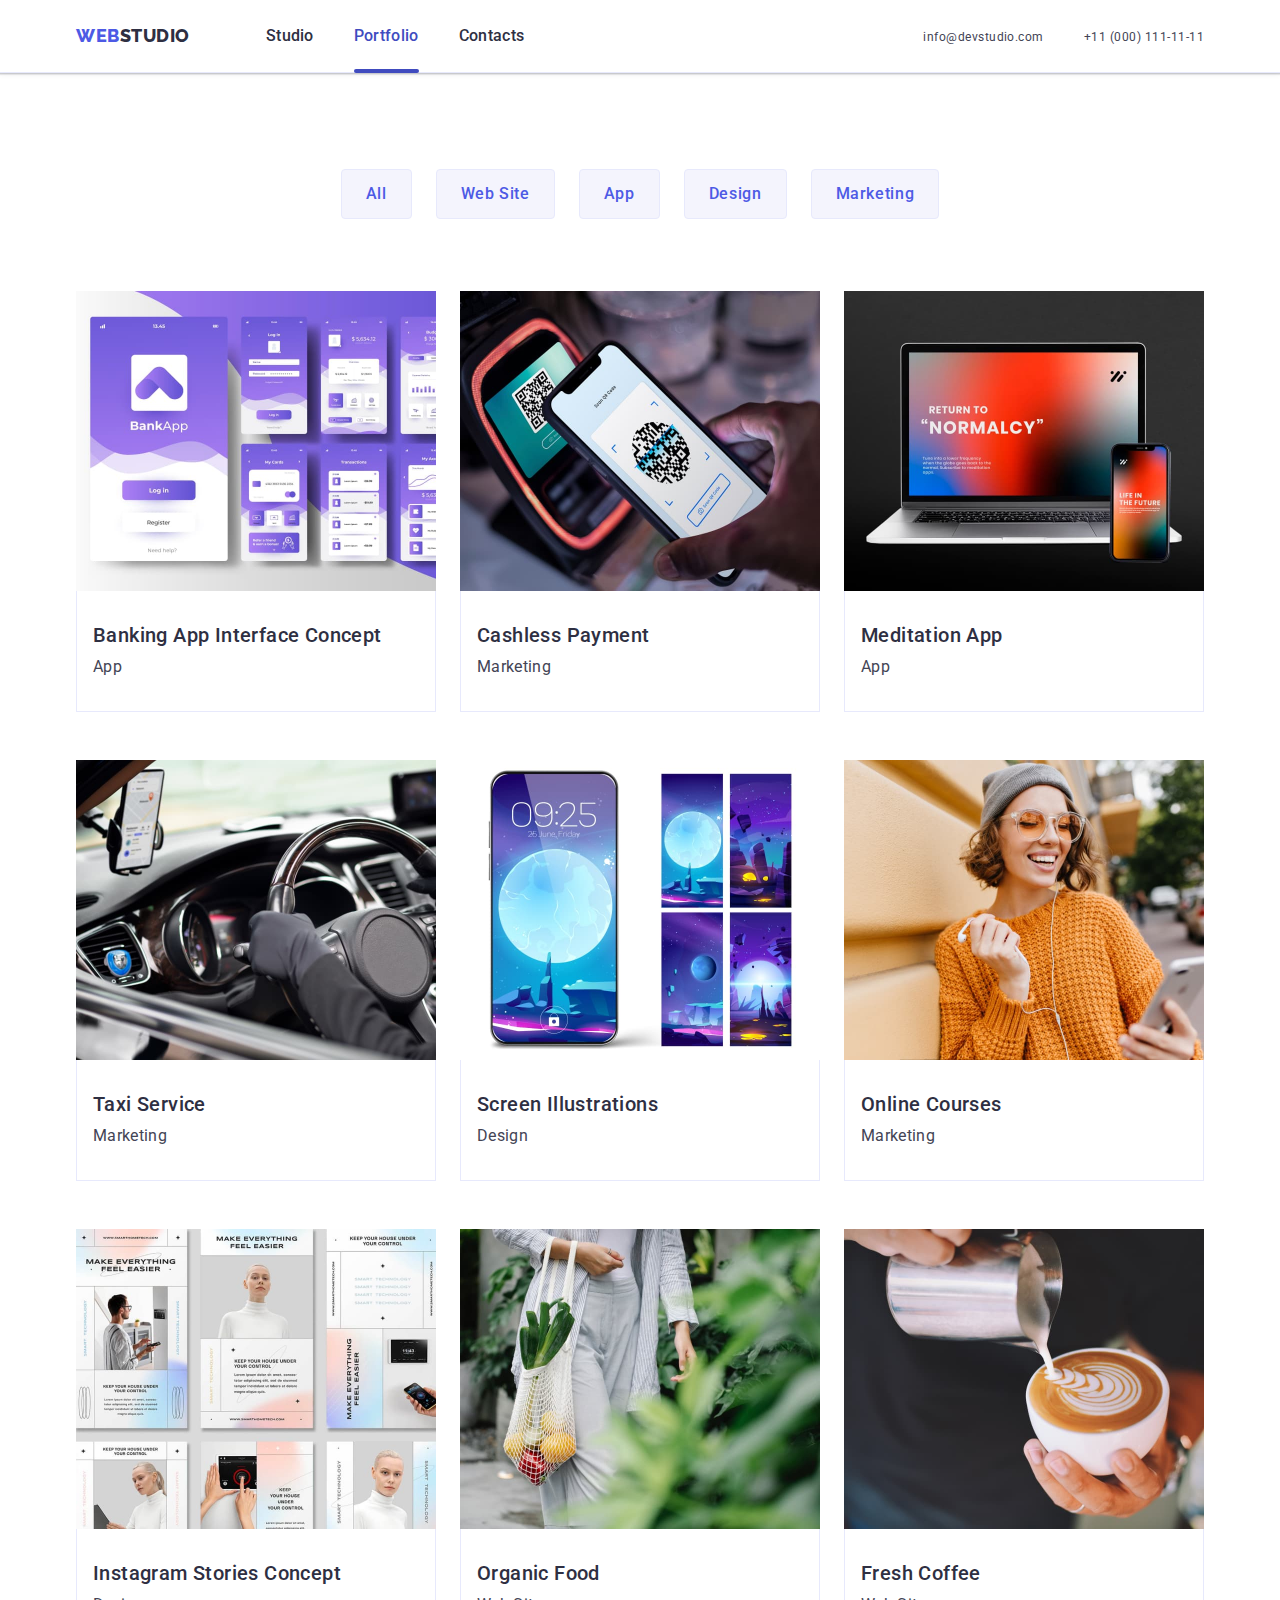
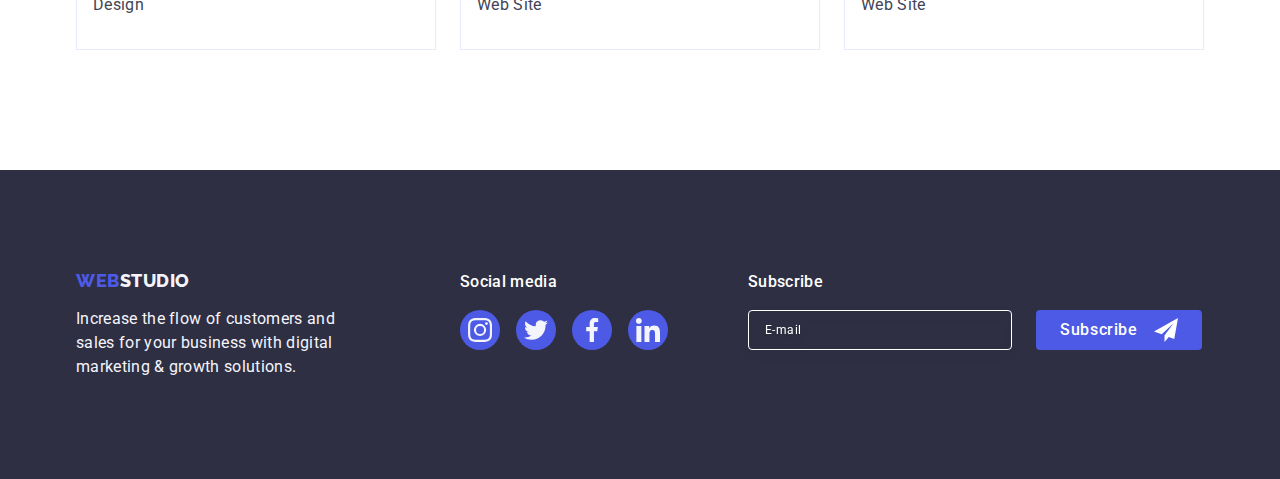
==== commit 8fd85e0c: "Feat(JPG) Added images for media" ====
--- a/portfolio.html
+++ b/portfolio.html
@@ -26,12 +26,10 @@
           >
           <ul class="header-nav__list list">
             <li class="header-nav__item">
-              <a class="header-nav__link link current" href="./index.html"
-                >Studio</a
-              >
+              <a class="header-nav__link link" href="./index.html">Studio</a>
             </li>
             <li class="header-nav__item">
-              <a class="header-nav__link link" href="./portfolio.html"
+              <a class="header-nav__link link current" href="./portfolio.html"
                 >Portfolio</a
               >
             </li>
--- a/css/styles.css
+++ b/css/styles.css
@@ -84,18 +84,11 @@
   overflow: hidden;
 }
 
-/* .container {
-  width: 1158px;
-  margin: 0 auto;
-  padding: 0 15px;
-} */
-
 .container {
   min-width: 320px;
   padding-left: 16px;
   padding-right: 16px;
-  margin-left: auto;
-  margin-right: auto;
+  margin: 0 auto;
 }
 
 @media screen and (min-width: 428px) {
@@ -113,6 +106,7 @@
 @media screen and (min-width: 1158px) {
   .container {
     width: 1158px;
+    padding: 0 15px;
   }
 }
 
@@ -136,6 +130,10 @@
 
 @media screen and (max-width: 767px) {
   .header-nav {
+    display: none;
+  }
+
+  .header-contacts {
     display: none;
   }
 }
@@ -205,9 +203,13 @@
   }
 }
 
-.header-contacts__list {
-  display: flex;
-  gap: 40px;
+@media screen and (min-width: 1158px) {
+  .header-contacts__list {
+    padding-top: 24px;
+    padding-bottom: 24px;
+    display: flex;
+    gap: 40px;
+  }
 }
 
 @media screen and (max-width: 1157px) {
@@ -222,9 +224,15 @@
   font-size: 16px;
   line-height: 1.5;
   display: inline-block;
-  padding-top: 24px;
-  padding-bottom: 24px;
   transition: color 250ms cubic-bezier(0.4, 0, 0.2, 1);
+}
+
+@media screen and (min-width: 768px) {
+  .header-contacts__link {
+    font-size: 12px;
+    line-height: 1.17;
+    letter-spacing: 0.04em;
+  }
 }
 
 .header-contacts__link:hover,
@@ -238,8 +246,8 @@
 }
 
 .hero__bg-image {
-  margin: 0 auto;
-  max-width: 1440px;
+  width: 100%;
+  height: 432px;
   background-position: center;
   background-repeat: no-repeat;
   background-size: cover;
@@ -247,19 +255,92 @@
       rgba(46, 47, 66, 0.7),
       rgba(46, 47, 66, 0.7)
     ),
-    url('../images/img-name.jpg');
+    url('../images/01-hero/hero-mobile-1x.jpg');
+
+  @media (min-device-pixel-ratio: 2),
+    (min-resolution: 192dpi),
+    (min-resolution: 2dppx) {
+    .hero__bg-image {
+      background-image: linear-gradient(
+          rgba(46, 47, 66, 0.7),
+          rgba(46, 47, 66, 0.7)
+        ),
+        url('../images/01-hero/hero-mobile-2x.jpg');
+    }
+  }
+}
+
+@media screen and (min-width: 768px) {
+  .hero__bg-image {
+    width: 100%;
+    height: 436px;
+    background-image: linear-gradient(
+        rgba(46, 47, 66, 0.7),
+        rgba(46, 47, 66, 0.7)
+      ),
+      url('../images/01-hero/hero-tablet-1x.jpg');
+  }
+
+  @media (min-device-pixel-ratio: 2),
+    (min-resolution: 192dpi),
+    (min-resolution: 2dppx) {
+    .hero__bg-image {
+      background-image: linear-gradient(
+          rgba(46, 47, 66, 0.7),
+          rgba(46, 47, 66, 0.7)
+        ),
+        url('../images/01-hero/hero-tablet-2x.jpg');
+    }
+  }
+}
+
+@media screen and (min-width: 1158px) {
+  .hero__bg-image {
+    width: 100%;
+    height: 600px;
+    background-image: linear-gradient(
+        rgba(46, 47, 66, 0.7),
+        rgba(46, 47, 66, 0.7)
+      ),
+      url('../images/01-hero/hero-desktop-1x.jpg');
+  }
+  @media (min-device-pixel-ratio: 2),
+    (min-resolution: 192dpi),
+    (min-resolution: 2dppx) {
+    .hero__bg-image {
+      background-image: linear-gradient(
+          rgba(46, 47, 66, 0.7),
+          rgba(46, 47, 66, 0.7)
+        ),
+        url('../images/01-hero/hero-desktop-2x.jpg');
+    }
+  }
 }
 
 .hero__title {
   color: var(--color-white);
   font-weight: 700;
-  font-size: 56px;
-  line-height: 1.07;
-  letter-spacing: 0.02em;
-  text-align: center;
-  max-width: 496px;
-  text-align: center;
-  margin: 0 auto 48px;
+  font-size: 36px;
+  line-height: 1.11;
+  max-width: 320px;
+  margin: 0 auto 72px;
+}
+
+@media screen and (min-width: 768px) {
+  .hero__title {
+    font-size: 56px;
+    line-height: 1.07;
+    text-align: center;
+    max-width: 496px;
+    text-align: center;
+    margin: 0 auto 36px;
+  }
+}
+
+@media screen and (min-width: 1158px) {
+  .hero__title {
+    margin: 0 auto 48px;
+  }
 }
 
 .hero__button {
@@ -284,6 +365,7 @@
 .hero__button:hover,
 .hero__button:focus {
   background-color: var(--color-ocean);
+  box-shadow: 0px 4px 4px 0px rgba(0, 0, 0, 0.15);
 }
 
 .company {
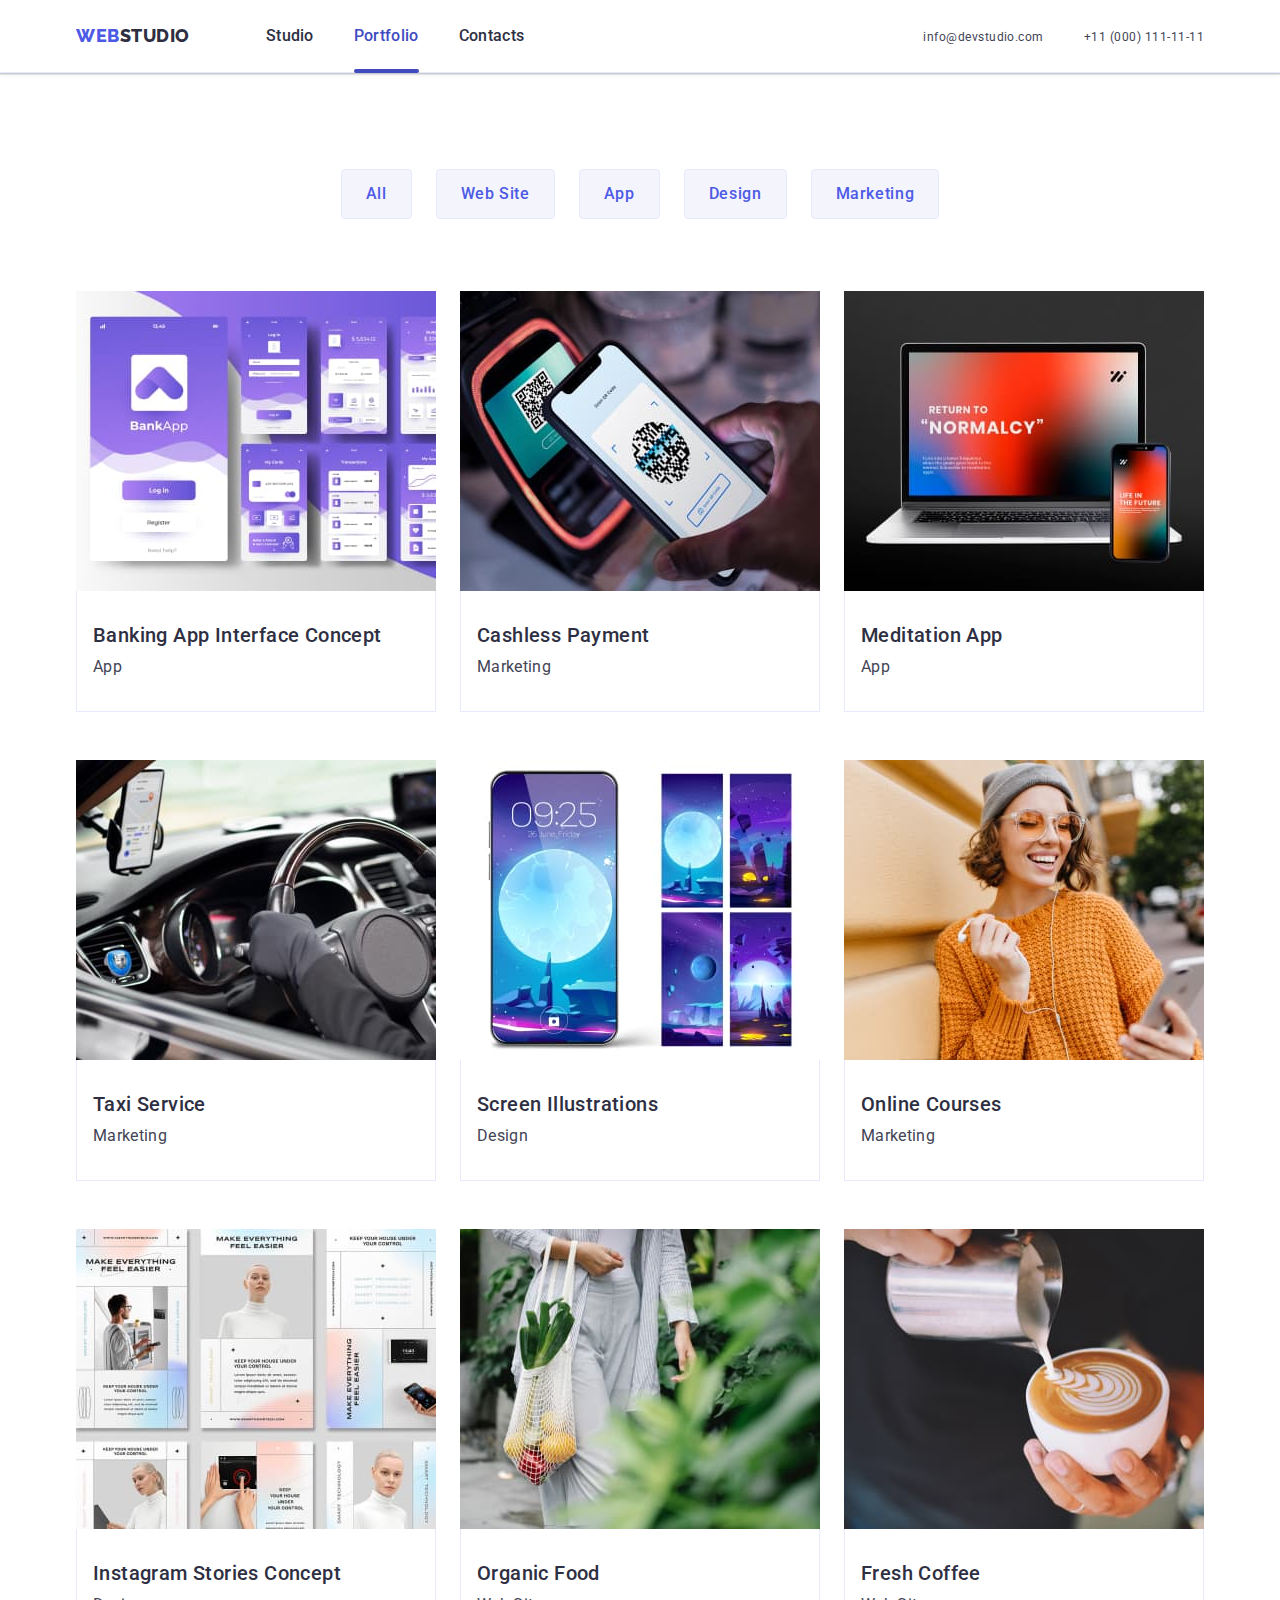
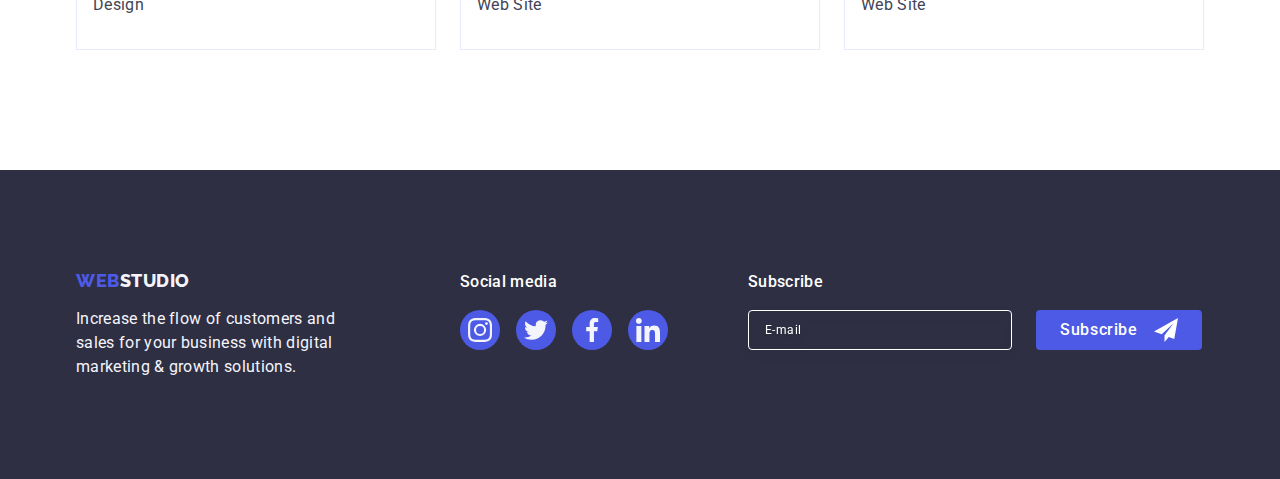
==== commit ef9892bf: "Feat(JPG) Added images for media" ====
--- a/portfolio.html
+++ b/portfolio.html
@@ -179,12 +179,35 @@
             <li class="gallery__item">
               <a class="gallery__link link" tabindex="0">
                 <div class="gallery__overley-wrapper">
-                  <img
-                    class="gallery__image"
-                    src="./images/portfolio-01.jpg"
-                    alt="Banking App Interface Concept"
-                    width="360"
-                  />
+                  <picture>
+                    <source
+                      media="(min-width: 1158px)"
+                      srcset="
+                        ./images/04-gallery/gallery-01-desktop-1x.jpg 1x,
+                        ./images/04-gallery/gallery-01-desktop-2x.jpg 2x
+                      "
+                    />
+                    <source
+                      media="(min-width: 768px)"
+                      srcset="
+                        ./images/04-gallery/gallery-01-tablet-1x.jpg 1x,
+                        ./images/04-gallery/gallery-01-tablet-2x.jpg 2x
+                      "
+                    />
+                    <source
+                      media="(max-width: 767px)"
+                      srcset="
+                        ./images/04-gallery/gallery-01-mobile-1x.jpg 1x,
+                        ./images/04-gallery/gallery-01-mobile-2x.jpg 2x
+                      "
+                    />
+                    <img
+                      class="gallery__image"
+                      src="./images/04-gallery/gallery-01-desktop-1x.jpg"
+                      alt="Banking App Interface Concept"
+                      width="360"
+                    />
+                  </picture>
                   <p class="gallery__overley-text">
                     14 Stylish and User-Friendly App Design Concepts · Task
                     Manager App · Calorie Tracker App · Exotic Fruit Ecommerce
@@ -200,12 +223,35 @@
             <li class="gallery__item">
               <a class="gallery__link link" tabindex="0">
                 <div class="gallery__overley-wrapper">
-                  <img
-                    class="gallery__image"
-                    src="./images/portfolio-02.jpg"
-                    alt="Cashless Payment"
-                    width="360"
-                  />
+                  <picture>
+                    <source
+                      media="(min-width: 1158px)"
+                      srcset="
+                        ./images/04-gallery/gallery-02-desktop-1x.jpg 1x,
+                        ./images/04-gallery/gallery-02-desktop-2x.jpg 2x
+                      "
+                    />
+                    <source
+                      media="(min-width: 768px)"
+                      srcset="
+                        ./images/04-gallery/gallery-02-tablet-1x.jpg 1x,
+                        ./images/04-gallery/gallery-02-tablet-2x.jpg 2x
+                      "
+                    />
+                    <source
+                      media="(max-width: 767px)"
+                      srcset="
+                        ./images/04-gallery/gallery-02-mobile-1x.jpg 1x,
+                        ./images/04-gallery/gallery-02-mobile-2x.jpg 2x
+                      "
+                    />
+                    <img
+                      class="gallery__image"
+                      src="./images/04-gallery/gallery-02-desktop-1x.jpg"
+                      alt="Cashless Payment"
+                      width="360"
+                    />
+                  </picture>
                   <p class="gallery__overley-text">
                     14 Stylish and User-Friendly App Design Concepts · Task
                     Manager App · Calorie Tracker App · Exotic Fruit Ecommerce
@@ -221,12 +267,35 @@
             <li class="gallery__item">
               <a class="gallery__link link" tabindex="0">
                 <div class="gallery__overley-wrapper">
-                  <img
-                    class="gallery__image"
-                    src="./images/portfolio-03.jpg"
-                    alt="Meditation App"
-                    width="360"
-                  />
+                  <picture>
+                    <source
+                      media="(min-width: 1158px)"
+                      srcset="
+                        ./images/04-gallery/gallery-03-desktop-1x.jpg 1x,
+                        ./images/04-gallery/gallery-03-desktop-2x.jpg 2x
+                      "
+                    />
+                    <source
+                      media="(min-width: 768px)"
+                      srcset="
+                        ./images/04-gallery/gallery-03-tablet-1x.jpg 1x,
+                        ./images/04-gallery/gallery-03-tablet-2x.jpg 2x
+                      "
+                    />
+                    <source
+                      media="(max-width: 767px)"
+                      srcset="
+                        ./images/04-gallery/gallery-03-mobile-1x.jpg 1x,
+                        ./images/04-gallery/gallery-03-mobile-2x.jpg 2x
+                      "
+                    />
+                    <img
+                      class="gallery__image"
+                      src="./images/04-gallery/gallery-03-desktop-1x.jpg"
+                      alt="Meditation App"
+                      width="360"
+                    />
+                  </picture>
                   <p class="gallery__overley-text">
                     14 Stylish and User-Friendly App Design Concepts · Task
                     Manager App · Calorie Tracker App · Exotic Fruit Ecommerce
@@ -242,12 +311,35 @@
             <li class="gallery__item">
               <a class="gallery__link link" tabindex="0">
                 <div class="gallery__overley-wrapper">
-                  <img
-                    class="gallery__image"
-                    src="./images/portfolio-04.jpg"
-                    alt="Taxi Service"
-                    width="360"
-                  />
+                  <picture>
+                    <source
+                      media="(min-width: 1158px)"
+                      srcset="
+                        ./images/04-gallery/gallery-04-desktop-1x.jpg 1x,
+                        ./images/04-gallery/gallery-04-desktop-2x.jpg 2x
+                      "
+                    />
+                    <source
+                      media="(min-width: 768px)"
+                      srcset="
+                        ./images/04-gallery/gallery-04-tablet-1x.jpg 1x,
+                        ./images/04-gallery/gallery-04-tablet-2x.jpg 2x
+                      "
+                    />
+                    <source
+                      media="(max-width: 767px)"
+                      srcset="
+                        ./images/04-gallery/gallery-04-mobile-1x.jpg 1x,
+                        ./images/04-gallery/gallery-04-mobile-2x.jpg 2x
+                      "
+                    />
+                    <img
+                      class="gallery__image"
+                      src="./images/04-gallery/gallery-04-desktop-1x.jpg"
+                      alt="Taxi Service"
+                      width="360"
+                    />
+                  </picture>
                   <p class="gallery__overley-text">
                     14 Stylish and User-Friendly App Design Concepts · Task
                     Manager App · Calorie Tracker App · Exotic Fruit Ecommerce
@@ -263,12 +355,35 @@
             <li class="gallery__item">
               <a class="gallery__link link" tabindex="0">
                 <div class="gallery__overley-wrapper">
-                  <img
-                    class="gallery__image"
-                    src="./images/portfolio-05.jpg"
-                    alt="Screen Illustrations"
-                    width="360"
-                  />
+                  <picture>
+                    <source
+                      media="(min-width: 1158px)"
+                      srcset="
+                        ./images/04-gallery/gallery-05-desktop-1x.jpg 1x,
+                        ./images/04-gallery/gallery-05-desktop-2x.jpg 2x
+                      "
+                    />
+                    <source
+                      media="(min-width: 768px)"
+                      srcset="
+                        ./images/04-gallery/gallery-05-tablet-1x.jpg 1x,
+                        ./images/04-gallery/gallery-05-tablet-2x.jpg 2x
+                      "
+                    />
+                    <source
+                      media="(max-width: 767px)"
+                      srcset="
+                        ./images/04-gallery/gallery-05-mobile-1x.jpg 1x,
+                        ./images/04-gallery/gallery-05-mobile-2x.jpg 2x
+                      "
+                    />
+                    <img
+                      class="gallery__image"
+                      src="./images/04-gallery/gallery-05-desktop-1x.jpg"
+                      alt="Screen Illustrations"
+                      width="360"
+                    />
+                  </picture>
                   <p class="gallery__overley-text">
                     14 Stylish and User-Friendly App Design Concepts · Task
                     Manager App · Calorie Tracker App · Exotic Fruit Ecommerce
@@ -284,12 +399,35 @@
             <li class="gallery__item">
               <a class="gallery__link link" tabindex="0">
                 <div class="gallery__overley-wrapper">
-                  <img
-                    class="gallery__image"
-                    src="./images/portfolio-06.jpg"
-                    alt="Online Courses"
-                    width="360"
-                  />
+                  <picture>
+                    <source
+                      media="(min-width: 1158px)"
+                      srcset="
+                        ./images/04-gallery/gallery-06-desktop-1x.jpg 1x,
+                        ./images/04-gallery/gallery-06-desktop-2x.jpg 2x
+                      "
+                    />
+                    <source
+                      media="(min-width: 768px)"
+                      srcset="
+                        ./images/04-gallery/gallery-06-tablet-1x.jpg 1x,
+                        ./images/04-gallery/gallery-06-tablet-2x.jpg 2x
+                      "
+                    />
+                    <source
+                      media="(max-width: 767px)"
+                      srcset="
+                        ./images/04-gallery/gallery-06-mobile-1x.jpg 1x,
+                        ./images/04-gallery/gallery-06-mobile-2x.jpg 2x
+                      "
+                    />
+                    <img
+                      class="gallery__image"
+                      src="./images/04-gallery/gallery-06-desktop-1x.jpg"
+                      alt="Online Courses"
+                      width="360"
+                    />
+                  </picture>
                   <p class="gallery__overley-text">
                     14 Stylish and User-Friendly App Design Concepts · Task
                     Manager App · Calorie Tracker App · Exotic Fruit Ecommerce
@@ -305,12 +443,35 @@
             <li class="gallery__item">
               <a class="gallery__link link" tabindex="0">
                 <div class="gallery__overley-wrapper">
-                  <img
-                    class="gallery__image"
-                    src="./images/portfolio-07.jpg"
-                    alt="Instagram Stories Concept"
-                    width="360"
-                  />
+                  <picture>
+                    <source
+                      media="(min-width: 1158px)"
+                      srcset="
+                        ./images/04-gallery/gallery-07-desktop-1x.jpg 1x,
+                        ./images/04-gallery/gallery-07-desktop-2x.jpg 2x
+                      "
+                    />
+                    <source
+                      media="(min-width: 768px)"
+                      srcset="
+                        ./images/04-gallery/gallery-07-tablet-1x.jpg 1x,
+                        ./images/04-gallery/gallery-07-tablet-2x.jpg 2x
+                      "
+                    />
+                    <source
+                      media="(max-width: 767px)"
+                      srcset="
+                        ./images/04-gallery/gallery-07-mobile-1x.jpg 1x,
+                        ./images/04-gallery/gallery-07-mobile-2x.jpg 2x
+                      "
+                    />
+                    <img
+                      class="gallery__image"
+                      src="./images/04-gallery/gallery-07-desktop-1x.jpg"
+                      alt="Instagram Stories Concept"
+                      width="360"
+                    />
+                  </picture>
                   <p class="gallery__overley-text">
                     14 Stylish and User-Friendly App Design Concepts · Task
                     Manager App · Calorie Tracker App · Exotic Fruit Ecommerce
@@ -326,12 +487,35 @@
             <li class="gallery__item">
               <a class="gallery__link link" tabindex="0">
                 <div class="gallery__overley-wrapper">
-                  <img
-                    class="gallery__image"
-                    src="./images/portfolio-08.jpg"
-                    alt="Organic Food"
-                    width="360"
-                  />
+                  <picture>
+                    <source
+                      media="(min-width: 1158px)"
+                      srcset="
+                        ./images/04-gallery/gallery-08-desktop-1x.jpg 1x,
+                        ./images/04-gallery/gallery-08-desktop-2x.jpg 2x
+                      "
+                    />
+                    <source
+                      media="(min-width: 768px)"
+                      srcset="
+                        ./images/04-gallery/gallery-08-tablet-1x.jpg 1x,
+                        ./images/04-gallery/gallery-08-tablet-2x.jpg 2x
+                      "
+                    />
+                    <source
+                      media="(max-width: 767px)"
+                      srcset="
+                        ./images/04-gallery/gallery-08-mobile-1x.jpg 1x,
+                        ./images/04-gallery/gallery-08-mobile-2x.jpg 2x
+                      "
+                    />
+                    <img
+                      class="gallery__image"
+                      src="./images/04-gallery/gallery-08-desktop-1x.jpg"
+                      alt="Organic Food"
+                      width="360"
+                    />
+                  </picture>
                   <p class="gallery__overley-text">
                     14 Stylish and User-Friendly App Design Concepts · Task
                     Manager App · Calorie Tracker App · Exotic Fruit Ecommerce
@@ -347,12 +531,35 @@
             <li class="gallery__item">
               <a class="gallery__link link" tabindex="0">
                 <div class="gallery__overley-wrapper">
-                  <img
-                    class="gallery__image"
-                    src="./images/portfolio-09.jpg"
-                    alt="Fresh Coffee"
-                    width="360"
-                  />
+                  <picture>
+                    <source
+                      media="(min-width: 1158px)"
+                      srcset="
+                        ./images/04-gallery/gallery-09-desktop-1x.jpg 1x,
+                        ./images/04-gallery/gallery-09-desktop-2x.jpg 2x
+                      "
+                    />
+                    <source
+                      media="(min-width: 768px)"
+                      srcset="
+                        ./images/04-gallery/gallery-09-tablet-1x.jpg 1x,
+                        ./images/04-gallery/gallery-09-tablet-2x.jpg 2x
+                      "
+                    />
+                    <source
+                      media="(max-width: 767px)"
+                      srcset="
+                        ./images/04-gallery/gallery-09-mobile-1x.jpg 1x,
+                        ./images/04-gallery/gallery-09-mobile-2x.jpg 2x
+                      "
+                    />
+                    <img
+                      class="gallery__image"
+                      src="./images/04-gallery/gallery-09-desktop-1x.jpg"
+                      alt="Fresh Coffee"
+                      width="360"
+                    />
+                  </picture>
                   <p class="gallery__overley-text">
                     14 Stylish and User-Friendly App Design Concepts · Task
                     Manager App · Calorie Tracker App · Exotic Fruit Ecommerce
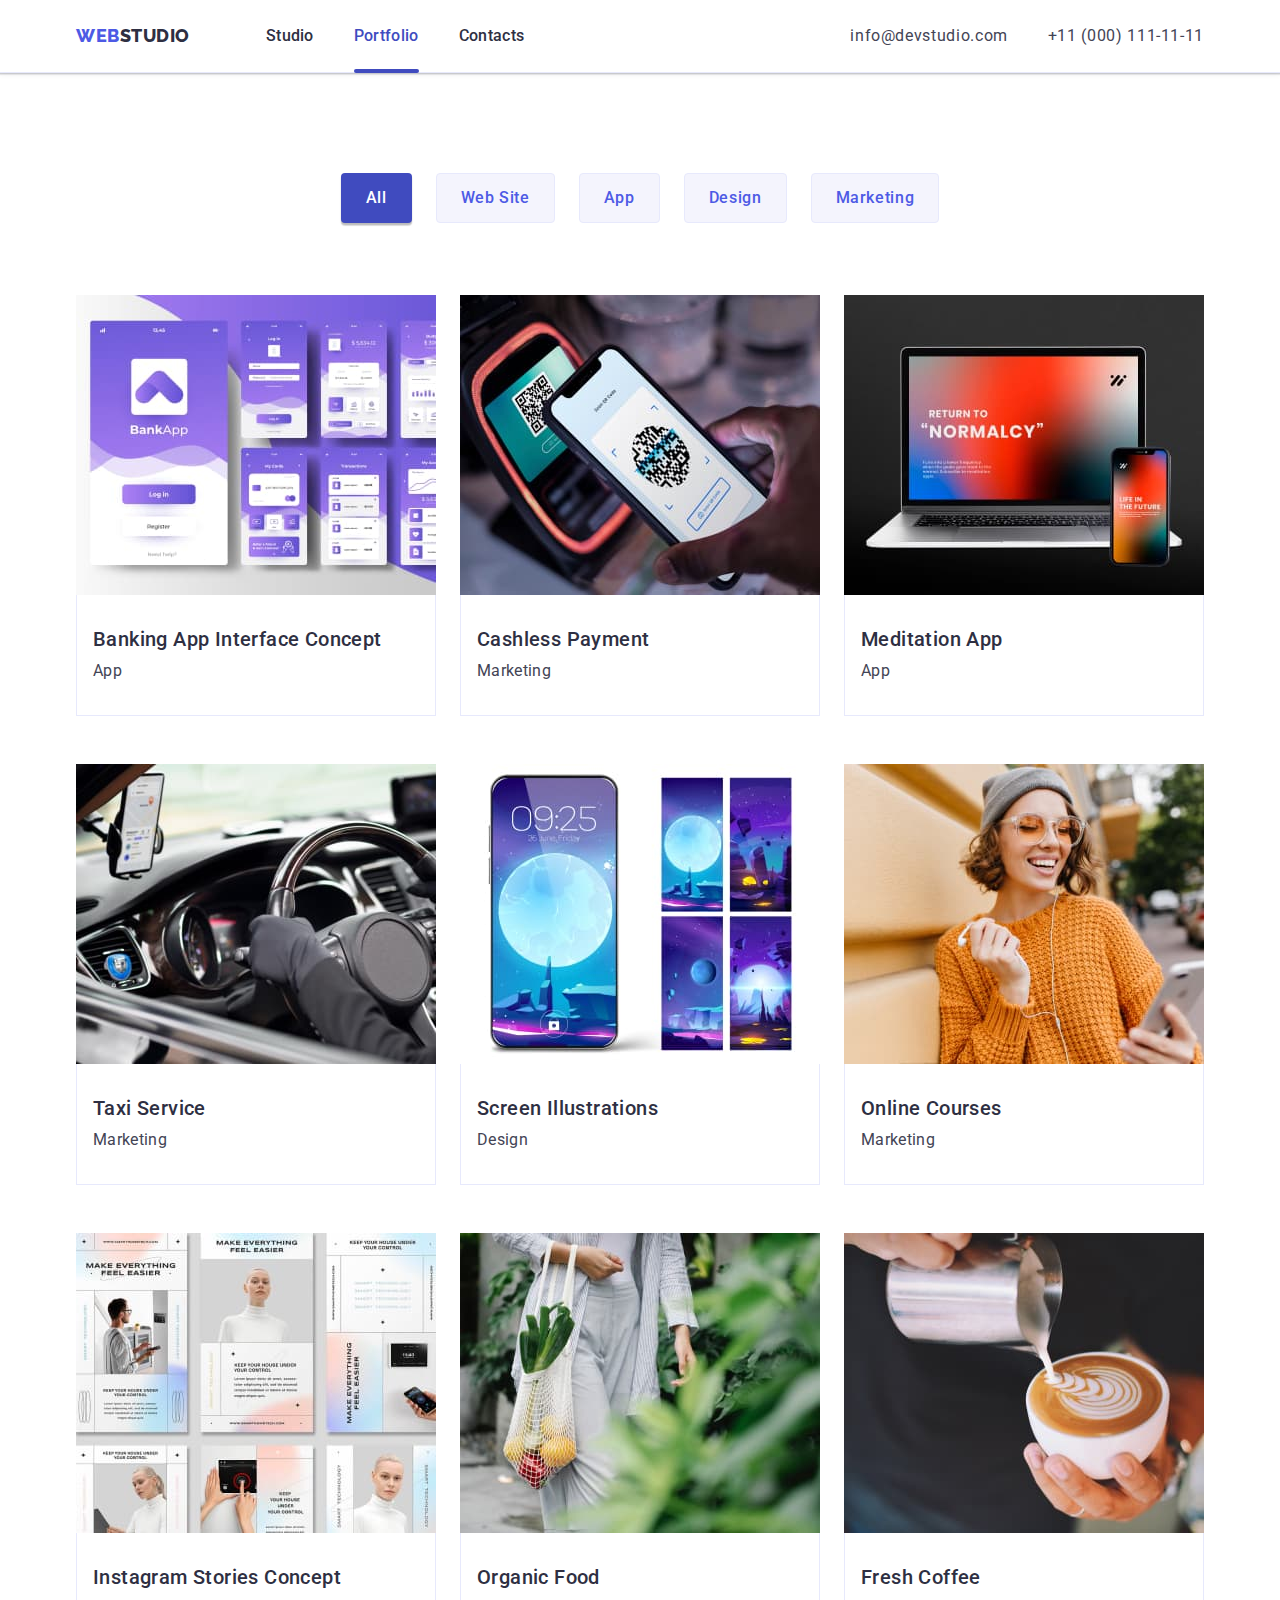
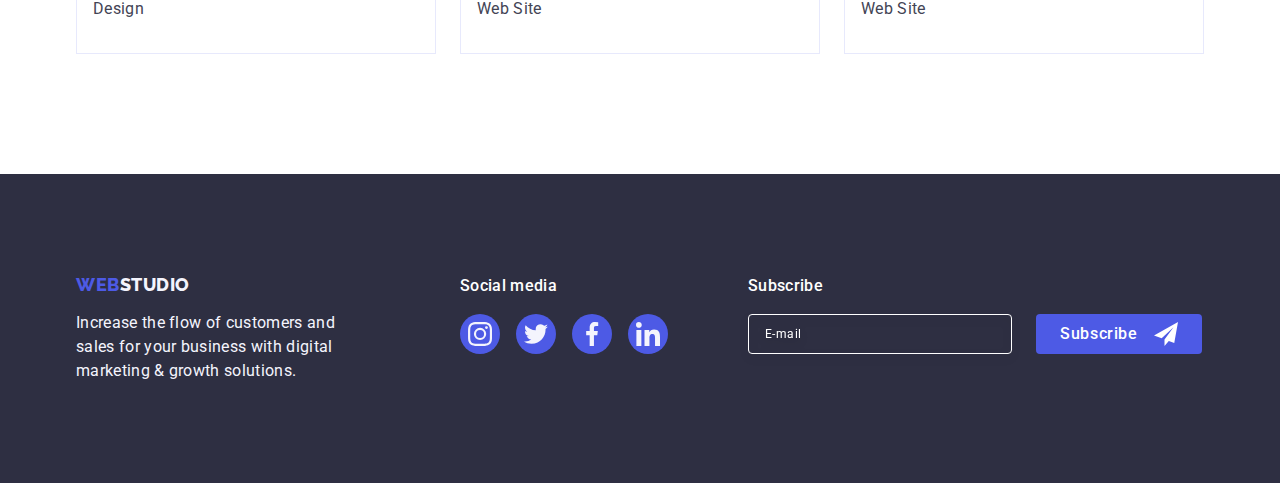
==== commit 8c68312c: "Feat(JS, CSS, HTML) Added filter to porfolio" ====
--- a/portfolio.html
+++ b/portfolio.html
@@ -151,32 +151,56 @@
         <div class="container">
           <h1 class="visually-hidden">Hidden</h1>
 
-          <ul class="gallery-filter__list list">
+          <ul class="gallery-filter__list list filter-js">
             <li class="gallery-filter__item">
-              <button class="gallery-filter__button" type="button">All</button>
+              <button
+                class="gallery-filter__button is-active-js"
+                type="button"
+                data-value="all"
+              >
+                All
+              </button>
             </li>
             <li class="gallery-filter__item">
-              <button class="gallery-filter__button" type="button">
+              <button
+                class="gallery-filter__button"
+                type="button"
+                data-value="web"
+              >
                 Web Site
               </button>
             </li>
             <li class="gallery-filter__item">
-              <button class="gallery-filter__button" type="button">App</button>
+              <button
+                class="gallery-filter__button"
+                type="button"
+                data-value="applications"
+              >
+                App
+              </button>
             </li>
             <li class="gallery-filter__item">
-              <button class="gallery-filter__button" type="button">
+              <button
+                class="gallery-filter__button"
+                type="button"
+                data-value="design"
+              >
                 Design
               </button>
             </li>
             <li class="gallery-filter__item">
-              <button class="gallery-filter__button" type="button">
+              <button
+                class="gallery-filter__button"
+                type="button"
+                data-value="marketing"
+              >
                 Marketing
               </button>
             </li>
           </ul>
 
           <ul class="gallery__list list">
-            <li class="gallery__item">
+            <li class="gallery__item item-js" data-tag="applications">
               <a class="gallery__link link" tabindex="0">
                 <div class="gallery__overley-wrapper">
                   <picture>
@@ -220,7 +244,7 @@
                 </div>
               </a>
             </li>
-            <li class="gallery__item">
+            <li class="gallery__item item-js" data-tag="marketing">
               <a class="gallery__link link" tabindex="0">
                 <div class="gallery__overley-wrapper">
                   <picture>
@@ -264,7 +288,7 @@
                 </div>
               </a>
             </li>
-            <li class="gallery__item">
+            <li class="gallery__item item-js" data-tag="applications">
               <a class="gallery__link link" tabindex="0">
                 <div class="gallery__overley-wrapper">
                   <picture>
@@ -308,7 +332,7 @@
                 </div>
               </a>
             </li>
-            <li class="gallery__item">
+            <li class="gallery__item item-js" data-tag="marketing">
               <a class="gallery__link link" tabindex="0">
                 <div class="gallery__overley-wrapper">
                   <picture>
@@ -352,7 +376,7 @@
                 </div>
               </a>
             </li>
-            <li class="gallery__item">
+            <li class="gallery__item item-js" data-tag="design">
               <a class="gallery__link link" tabindex="0">
                 <div class="gallery__overley-wrapper">
                   <picture>
@@ -396,7 +420,7 @@
                 </div>
               </a>
             </li>
-            <li class="gallery__item">
+            <li class="gallery__item item-js" data-tag="marketing">
               <a class="gallery__link link" tabindex="0">
                 <div class="gallery__overley-wrapper">
                   <picture>
@@ -440,7 +464,7 @@
                 </div>
               </a>
             </li>
-            <li class="gallery__item">
+            <li class="gallery__item item-js" data-tag="design">
               <a class="gallery__link link" tabindex="0">
                 <div class="gallery__overley-wrapper">
                   <picture>
@@ -484,7 +508,7 @@
                 </div>
               </a>
             </li>
-            <li class="gallery__item">
+            <li class="gallery__item item-js data-tag="web"">
               <a class="gallery__link link" tabindex="0">
                 <div class="gallery__overley-wrapper">
                   <picture>
@@ -528,7 +552,7 @@
                 </div>
               </a>
             </li>
-            <li class="gallery__item">
+            <li class="gallery__item item-js" data-tag="web">
               <a class="gallery__link link" tabindex="0">
                 <div class="gallery__overley-wrapper">
                   <picture>
@@ -674,6 +698,7 @@
       </div>
     </footer>
 
-    <script src="./js/mobile-menu.js"></script>
+    <script src="./js/filters.js" type="module"></script>
+    <script src="./js/mobile-menu.js" type="module"></script>
   </body>
 </html>
--- a/css/styles.css
+++ b/css/styles.css
@@ -71,6 +71,20 @@
   height: auto;
 }
 
+.is-hidden-js {
+  transform: scale(0.3);
+  position: absolute;
+  margin: -1px;
+  padding: 0;
+  width: 1px;
+  height: 1px;
+  border: 0;
+  white-space: nowrap;
+  clip-path: inset(100%);
+  clip: rect(0 0 0 0);
+  overflow: hidden;
+}
+
 .visually-hidden {
   position: absolute;
   width: 1px;
@@ -110,7 +124,7 @@
   }
 }
 
-/* Page Studio */
+/* ---------- Page Studio ---------- */
 
 .header {
   border-bottom: 1px solid var(--color-cornflower);
@@ -129,11 +143,7 @@
 }
 
 @media screen and (max-width: 767px) {
-  .header-nav {
-    display: none;
-  }
-
-  .header-contacts {
+  .header-nav__item {
     display: none;
   }
 }
@@ -218,20 +228,22 @@
   }
 }
 
-.header-contacts__link {
-  color: var(--color-slate);
-  font-weight: 400;
-  font-size: 16px;
-  line-height: 1.5;
-  display: inline-block;
-  transition: color 250ms cubic-bezier(0.4, 0, 0.2, 1);
-}
-
 @media screen and (min-width: 768px) {
   .header-contacts__link {
+    color: var(--color-slate);
+    font-weight: 400;
     font-size: 12px;
     line-height: 1.17;
     letter-spacing: 0.04em;
+    transition: color 250ms cubic-bezier(0.4, 0, 0.2, 1);
+  }
+}
+
+@media screen and (min-width: 1158px) {
+  .header-contacts__link {
+    font-size: 16px;
+    line-height: 1.5;
+    display: inline-block;
   }
 }
 
@@ -240,14 +252,26 @@
   color: var(--color-ocean);
 }
 
+/* ------------------------------------------------------ */
+
 .hero {
   background-color: var(--color-grey);
-  padding: 188px 0;
+}
+
+@media screen and (max-width: 1157px) {
+  .hero {
+    padding: 112px 0;
+  }
+}
+
+@media screen and (min-width: 1158px) {
+  .hero {
+    padding: 188px 0;
+  }
 }
 
 .hero__bg-image {
   width: 100%;
-  height: 432px;
   background-position: center;
   background-repeat: no-repeat;
   background-size: cover;
@@ -256,24 +280,23 @@
       rgba(46, 47, 66, 0.7)
     ),
     url('../images/01-hero/hero-mobile-1x.jpg');
-
-  @media (min-device-pixel-ratio: 2),
-    (min-resolution: 192dpi),
-    (min-resolution: 2dppx) {
-    .hero__bg-image {
-      background-image: linear-gradient(
-          rgba(46, 47, 66, 0.7),
-          rgba(46, 47, 66, 0.7)
-        ),
-        url('../images/01-hero/hero-mobile-2x.jpg');
-    }
+}
+
+@media (min-device-pixel-ratio: 2),
+  (min-resolution: 192dpi),
+  (min-resolution: 2dppx) {
+  .hero__bg-image {
+    background-image: linear-gradient(
+        rgba(46, 47, 66, 0.7),
+        rgba(46, 47, 66, 0.7)
+      ),
+      url('../images/01-hero/hero-mobile-2x.jpg');
   }
 }
 
 @media screen and (min-width: 768px) {
   .hero__bg-image {
     width: 100%;
-    height: 436px;
     background-image: linear-gradient(
         rgba(46, 47, 66, 0.7),
         rgba(46, 47, 66, 0.7)
@@ -297,7 +320,6 @@
 @media screen and (min-width: 1158px) {
   .hero__bg-image {
     width: 100%;
-    height: 600px;
     background-image: linear-gradient(
         rgba(46, 47, 66, 0.7),
         rgba(46, 47, 66, 0.7)
@@ -323,6 +345,7 @@
   font-size: 36px;
   line-height: 1.11;
   max-width: 320px;
+  text-align: center;
   margin: 0 auto 72px;
 }
 
@@ -330,9 +353,7 @@
   .hero__title {
     font-size: 56px;
     line-height: 1.07;
-    text-align: center;
     max-width: 496px;
-    text-align: center;
     margin: 0 auto 36px;
   }
 }
@@ -368,17 +389,55 @@
   box-shadow: 0px 4px 4px 0px rgba(0, 0, 0, 0.15);
 }
 
-.company {
-  padding: 120px 0;
-}
-
-.company__list {
-  display: flex;
-  gap: 24px;
-}
-
-.company__item {
-  width: 264px;
+/* ------------------------------------------------------ */
+
+@media screen and (max-width: 1157px) {
+  .company {
+    padding: 96px 0;
+  }
+}
+
+@media screen and (min-width: 1158px) {
+  .company {
+    padding: 120px 0;
+  }
+}
+
+@media screen and (max-width: 767px) {
+  .company__list {
+    display: flex;
+    flex-direction: column;
+    gap: 72px;
+  }
+}
+
+@media screen and (min-width: 768px) {
+  .company__list {
+    display: flex;
+    flex-direction: row;
+    flex-wrap: wrap;
+    row-gap: 72px;
+    column-gap: 24px;
+  }
+}
+
+@media screen and (min-width: 1158px) {
+  .company__list {
+    flex-wrap: nowrap;
+    gap: 24px;
+  }
+}
+
+@media screen and (min-width: 768px) {
+  .company__item {
+    width: calc((100% - 24px) / 2);
+  }
+}
+
+@media screen and (min-width: 1158px) {
+  .company__item {
+    width: calc((100% - 72px) / 4);
+  }
 }
 
 .company__wrapper {
@@ -391,44 +450,93 @@
   margin-bottom: 8px;
 }
 
+@media screen and (max-width: 1157px) {
+  .company__wrapper {
+    display: none;
+  }
+}
+
 .company__title {
   color: var(--color-grey);
-  font-weight: 500;
-  font-size: 20px;
-  line-height: 1.2;
-  letter-spacing: 0.02em;
-  margin-bottom: 8px;
-}
-
-.company__text {
-  color: var(--color-slate);
-  font-weight: 400;
-  font-size: 16px;
-  line-height: 1.5;
-}
-
-.works {
-  padding-bottom: 120px;
-}
-
-.works__title {
-  color: var(--color-grey);
+  text-align: center;
   font-weight: 700;
   font-size: 36px;
   line-height: 1.11;
-  text-align: center;
-  text-transform: capitalize;
-  margin-bottom: 72px;
-}
-
-.works__list {
-  display: flex;
-  gap: 24px;
-}
+  margin-bottom: 8px;
+}
+
+@media screen and (min-width: 768px) {
+  .company__title {
+    text-align: start;
+  }
+}
+
+@media screen and (min-width: 1158px) {
+  .company__title {
+    font-weight: 500;
+    font-size: 20px;
+    line-height: 1.2;
+  }
+}
+
+.company__text {
+  color: var(--color-slate);
+  font-weight: 500;
+  font-size: 16px;
+  line-height: 1.5;
+}
+
+@media screen and (min-width: 1158px) {
+  .company__text {
+    font-weight: 400;
+  }
+}
+
+/* ------------------------------------------------------ */
+
+@media screen and (max-width: 1157px) {
+  .works {
+    display: none;
+  }
+}
+
+@media screen and (min-width: 1158px) {
+  .works {
+    padding-bottom: 120px;
+  }
+
+  .works__title {
+    color: var(--color-grey);
+    font-weight: 700;
+    font-size: 36px;
+    line-height: 1.11;
+    text-align: center;
+    text-transform: capitalize;
+    margin-bottom: 72px;
+  }
+
+  .works__list {
+    display: flex;
+    gap: 24px;
+  }
+}
+
+/* ------------------------------------------------------ */
 
 .team {
   background-color: var(--color-cloud);
-  padding: 120px 0;
+}
+
+@media screen and (max-width: 1157px) {
+  .team {
+    padding: 96px 0;
+  }
+}
+
+@media screen and (min-width: 1158px) {
+  .team {
+    padding: 120px 0;
+  }
 }
 
 .team__title {
@@ -443,9 +551,28 @@
 }
 
 .team__list {
-  background-color: var(--color-cloud);
-  display: flex;
-  gap: 24px;
+  display: flex;
+  flex-direction: column;
+  justify-content: center;
+  align-items: center;
+  gap: 72px;
+}
+
+@media screen and (min-width: 768px) {
+  .team__list {
+    display: flex;
+    flex-direction: row;
+    flex-wrap: wrap;
+    row-gap: 64px;
+    column-gap: 24px;
+  }
+}
+
+@media screen and (min-width: 1158px) {
+  .team__list {
+    flex-wrap: nowrap;
+    gap: 24px;
+  }
 }
 
 .team__item {
@@ -454,6 +581,18 @@
     0px 1px 1px 0px rgba(46, 47, 66, 0.16),
     0px 1px 6px 0px rgba(46, 47, 66, 0.08);
   border-radius: 0px 0px 4px 4px;
+}
+
+@media screen and (min-width: 768px) {
+  .team__item {
+    width: calc((100%-24px) / 2);
+  }
+}
+
+@media screen and (min-width: 1158px) {
+  .team__item {
+    width: calc((100%-72px) / 4);
+  }
 }
 
 .team__wrapper {
@@ -511,8 +650,24 @@
   fill: var(--color-cloud);
 }
 
-.customers {
-  padding: 120px 0;
+/* ------------------------------------------------------ */
+
+@media screen and (max-width: 1157px) {
+  .customers {
+    padding: 96px 0;
+  }
+}
+
+@media screen and (min-width: 1158px) {
+  .customers {
+    padding: 120px 0;
+  }
+}
+
+@media screen and (min-width: 768px) and (max-width: 1157px) {
+  .customers__container {
+    width: 552px;
+  }
 }
 
 .customers__title {
@@ -527,14 +682,40 @@
 
 .customers__list {
   display: flex;
-  align-items: center;
   justify-content: center;
-  gap: 24px;
+  flex-wrap: wrap;
+  gap: 16px;
+  row-gap: 72px;
+}
+
+@media screen and (min-width: 768px) {
+  .customers__list {
+    gap: 24px;
+    row-gap: 72px;
+  }
+}
+
+@media screen and (min-width: 1158px) {
+  .customers__list {
+    gap: 24px;
+  }
 }
 
 .customers__item {
-  width: 168px;
+  width: calc((100% - 16px) / 2);
   height: 88px;
+}
+
+@media screen and (min-width: 768px) {
+  .customers__item {
+    width: calc((100% - 48px) / 3);
+  }
+}
+
+@media screen and (min-width: 1158px) {
+  .customers__item {
+    width: calc((100% - 120px) / 6);
+  }
 }
 
 .customers__link {
@@ -558,19 +739,65 @@
   fill: var(--color-ocean);
 }
 
+/* ------------------------------------------------------ */
+
 .footer {
   background-color: var(--color-grey);
-  padding: 100px 0;
+}
+
+@media screen and (max-width: 1157px) {
+  .footer {
+    padding: 96px 0;
+  }
+}
+
+@media screen and (min-width: 1158px) {
+  .footer {
+    padding: 100px 0;
+  }
+}
+
+@media screen and (min-width: 768px) {
+  .footer {
+    padding: 100px 0;
+  }
 }
 
 .footer-container {
-  display: flex;
-  align-items: baseline;
+  text-align: center;
+}
+
+@media screen and (min-width: 768px) and (max-width: 1157px) {
+  .footer-container {
+    width: 552px;
+    text-align: start;
+    display: flex;
+    flex-wrap: wrap;
+  }
+}
+
+@media screen and (min-width: 1158px) {
+  .footer-container {
+    display: flex;
+    text-align: start;
+  }
 }
 
 .footer__logo-wrapper {
   width: 264px;
-  margin-right: 120px;
+  margin: 0 auto;
+}
+
+@media screen and (min-width: 768px) {
+  .footer__logo-wrapper {
+    margin: 0 24px 0 0;
+  }
+}
+
+@media screen and (min-width: 1158px) {
+  .footer__logo-wrapper {
+    margin-right: 120px;
+  }
 }
 
 .footer__logo-blue {
@@ -595,6 +822,18 @@
   font-size: 16px;
   line-height: 1.5;
   width: 264px;
+  margin-left: auto;
+  margin-right: auto;
+}
+
+.footer__icon-wrapper {
+  margin-top: 72px;
+}
+
+@media screen and (min-width: 768px) {
+  .footer__icon-wrapper {
+    margin-top: 0;
+  }
 }
 
 .footer__icon-text {
@@ -605,10 +844,16 @@
   margin-bottom: 16px;
 }
 
+@media screen and (min-width: 768px) {
+  .footer__icon-text {
+    margin-top: 0;
+  }
+}
+
 .footer__icon-list {
   display: flex;
   align-items: center;
-  justify-content: start;
+  justify-content: center;
   gap: 16px;
 }
 
@@ -637,8 +882,23 @@
   background-color: var(--color-green);
 }
 
-.footer__subscribe-wrapper {
-  margin-left: 80px;
+@media screen and (max-width: 767px) {
+  .footer__subscribe-wrapper {
+    margin-top: 72px;
+  }
+}
+
+@media screen and (min-width: 768px) {
+  .footer__subscribe-wrapper {
+    margin-top: 72px;
+  }
+}
+
+@media screen and (min-width: 1158px) {
+  .footer__subscribe-wrapper {
+    margin-top: 0;
+    margin-left: 80px;
+  }
 }
 
 .footer__subscribe-text {
@@ -651,7 +911,16 @@
 
 .footer__subscribe-form {
   display: flex;
-  gap: 24px;
+  flex-direction: column;
+  gap: 16px;
+}
+
+@media screen and (min-width: 768px) {
+  .footer__subscribe-form {
+    display: flex;
+    flex-direction: row;
+    gap: 24px;
+  }
 }
 
 .footer__subscribe-input {
@@ -661,7 +930,7 @@
   letter-spacing: 0.04em;
   color: var(--color-white);
   background-color: transparent;
-  min-width: 264px;
+  width: 100%;
   min-height: 40px;
   flex-shrink: 0;
   padding-left: 16px;
@@ -669,6 +938,12 @@
   border: 1px solid var(--color-white);
   filter: drop-shadow(0px 4px 4px rgba(0, 0, 0, 0.15));
   outline: none;
+}
+
+@media screen and (min-width: 768px) {
+  .footer__subscribe-input {
+    width: 264px;
+  }
 }
 
 .footer__subscribe-input::placeholder {
@@ -694,6 +969,8 @@
   border-radius: 4px;
   cursor: pointer;
   transition: background-color 250ms cubic-bezier(0.4, 0, 0.2, 1);
+  margin-left: auto;
+  margin-right: auto;
 }
 
 .footer__subscribe-button:hover,
@@ -706,17 +983,46 @@
   margin-left: 16px;
 }
 
-/* Page Portfolio */
+/* ---------- Page Portfolio ---------- */
 
 .gallery {
-  padding: 96px 0 120px;
+  padding-top: 48px;
+  padding-bottom: 48px;
+}
+
+@media screen and (min-width: 768px) {
+  .gallery {
+    padding-top: 64px;
+    padding-bottom: 96px;
+  }
+}
+
+@media screen and (min-width: 1158px) {
+  .gallery {
+    padding-top: 100px;
+    padding-bottom: 120px;
+  }
 }
 
 .gallery-filter__list {
   display: flex;
-  justify-content: center;
+  justify-content: start;
+  flex-wrap: wrap;
   gap: 24px;
-  margin-bottom: 72px;
+  margin-bottom: 48px;
+}
+
+@media screen and (min-width: 768px) {
+  .gallery-filter__list {
+    justify-content: center;
+    margin-bottom: 64px;
+  }
+}
+
+@media screen and (min-width: 1158px) {
+  .gallery-filter__list {
+    margin-bottom: 72px;
+  }
 }
 
 .gallery-filter__button {
@@ -752,6 +1058,33 @@
   gap: 48px 24px;
 }
 
+@media screen and (min-width: 768px) {
+  .gallery__list {
+    display: flex;
+    flex-wrap: wrap;
+    row-gap: 72px;
+    column-gap: 24px;
+  }
+}
+
+@media screen and (min-width: 1158px) {
+  .gallery__list {
+    row-gap: 48px;
+  }
+}
+
+@media screen and (max-width: 767px) {
+  .gallery__item:not(:last-child) {
+    margin-bottom: 48px;
+  }
+}
+
+@media screen and (min-width: 1158px) {
+  .gallery__item {
+    width: calc((100% - 48px) / 3);
+  }
+}
+
 .gallery__link {
   cursor: pointer;
   display: block;
@@ -772,6 +1105,18 @@
 .gallery__overley-wrapper {
   position: relative;
   overflow: hidden;
+}
+
+@media screen and (min-width: 768px) {
+  .gallery__overley-wrapper {
+    width: 356px;
+  }
+}
+
+@media screen and (min-width: 1158px) {
+  .gallery__overley-wrapper {
+    width: 360px;
+  }
 }
 
 .gallery__overley-text {
@@ -813,7 +1158,7 @@
   letter-spacing: 0.02em;
 }
 
-/* Modal Window */
+/* ---------- Modal Window ---------- */
 
 .backdrop {
   position: fixed;
@@ -844,8 +1189,20 @@
     0px 1px 3px 0px rgba(0, 0, 0, 0.12), 0px 1px 1px 0px rgba(0, 0, 0, 0.14);
   background-color: var(--color-dairy);
   transition: transform 250ms cubic-bezier(0.4, 0, 0.2, 1);
-
   padding: 72px 24px 24px 24px;
+}
+
+@media screen and (max-width: 427px) {
+  .modal {
+    max-width: 320px;
+    overflow-y: scroll;
+  }
+}
+
+@media screen and (min-width: 768px) {
+  .modal {
+    max-width: 408px;
+  }
 }
 
 .modal__button-close {
@@ -1045,7 +1402,7 @@
   background-color: var(--color-ocean);
 }
 
-/* Mobile Menu */
+/* ---------- Mobile Menu ---------- */
 
 @media screen and (min-width: 768px) {
   .mobile-menu__open {
@@ -1058,6 +1415,7 @@
   line-height: 0;
   background-color: transparent;
   border: none;
+  margin-left: auto;
 }
 
 .mobile-menu__open-icon {
@@ -1217,3 +1575,11 @@
     font-size: 24px;
   }
 }
+
+.is-active-js {
+  color: var(--color-white);
+  background-color: var(--color-ocean);
+  box-shadow: 0px 2px 2px 0px rgba(0, 0, 0, 0.12),
+    0px 2px 1px 0px rgba(0, 0, 0, 0.08), 0px 3px 1px 0px rgba(0, 0, 0, 0.1);
+  border: 1px solid transparent;
+}
